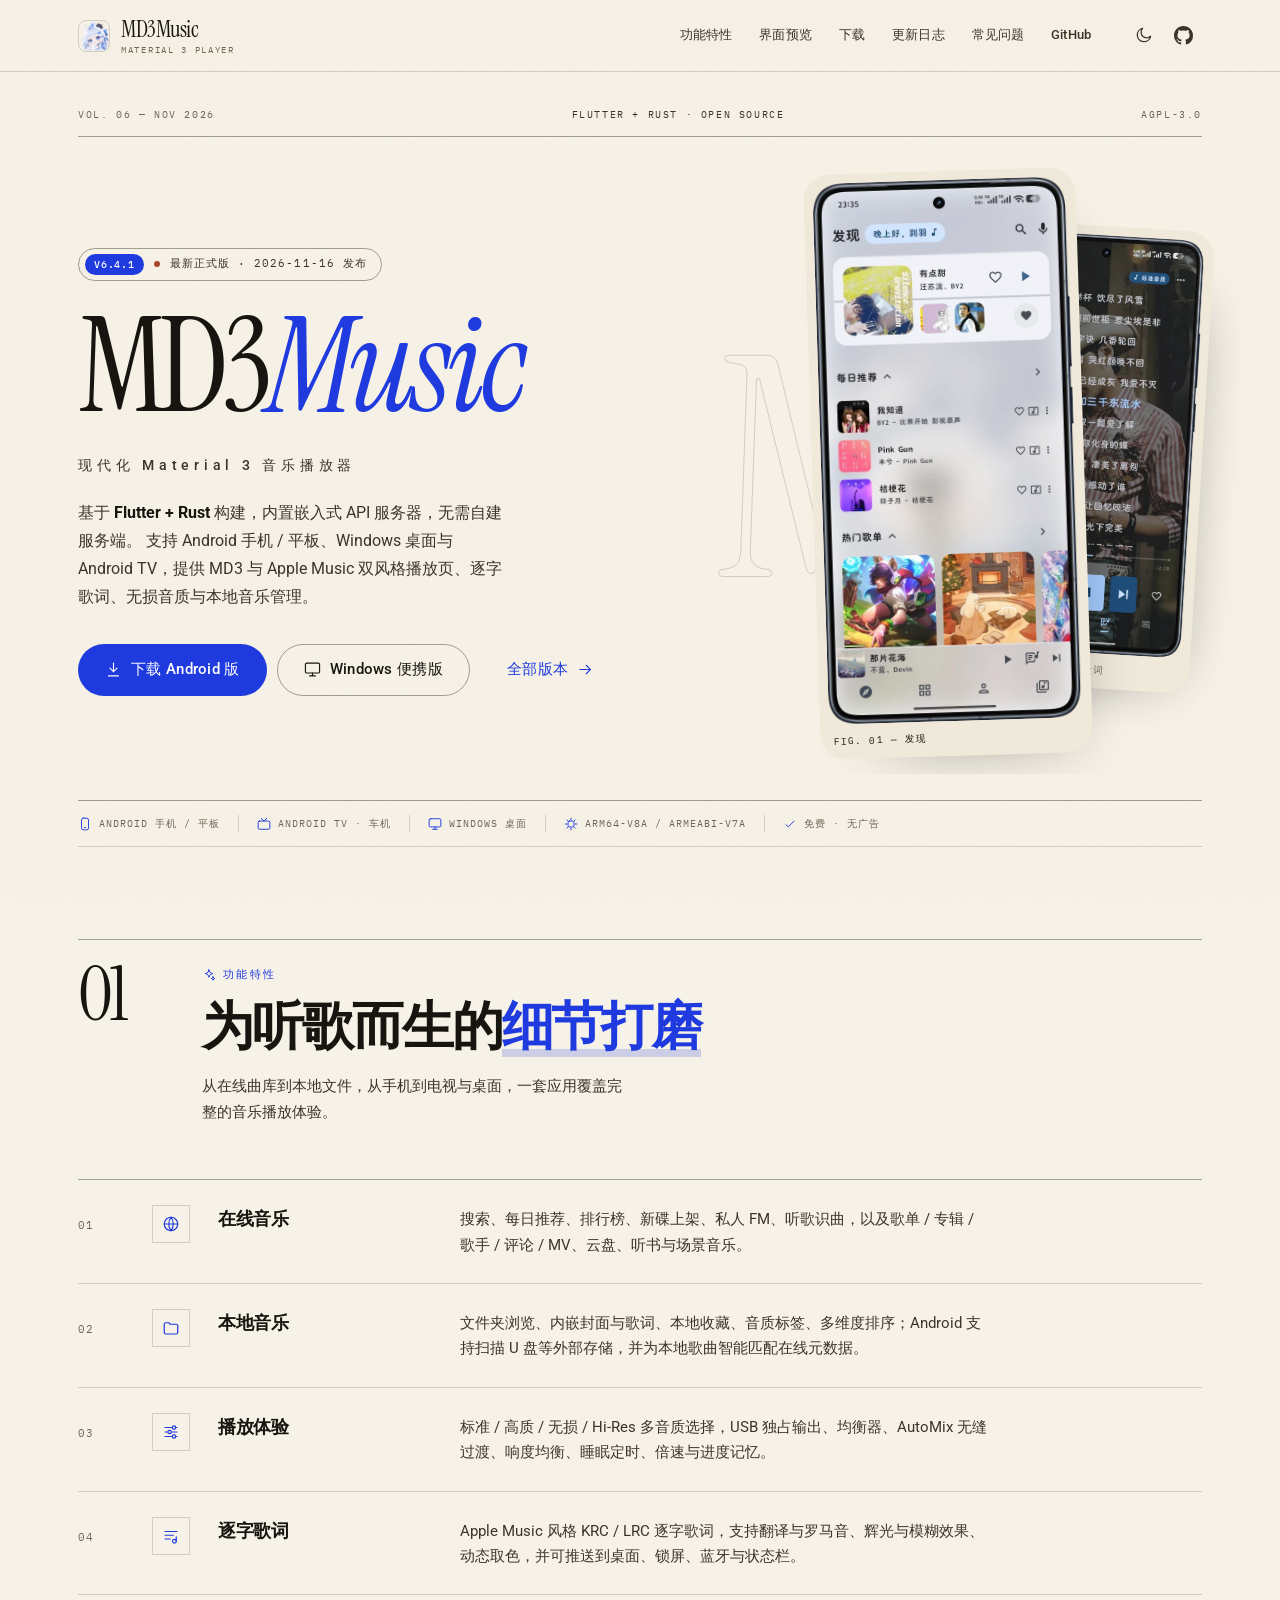
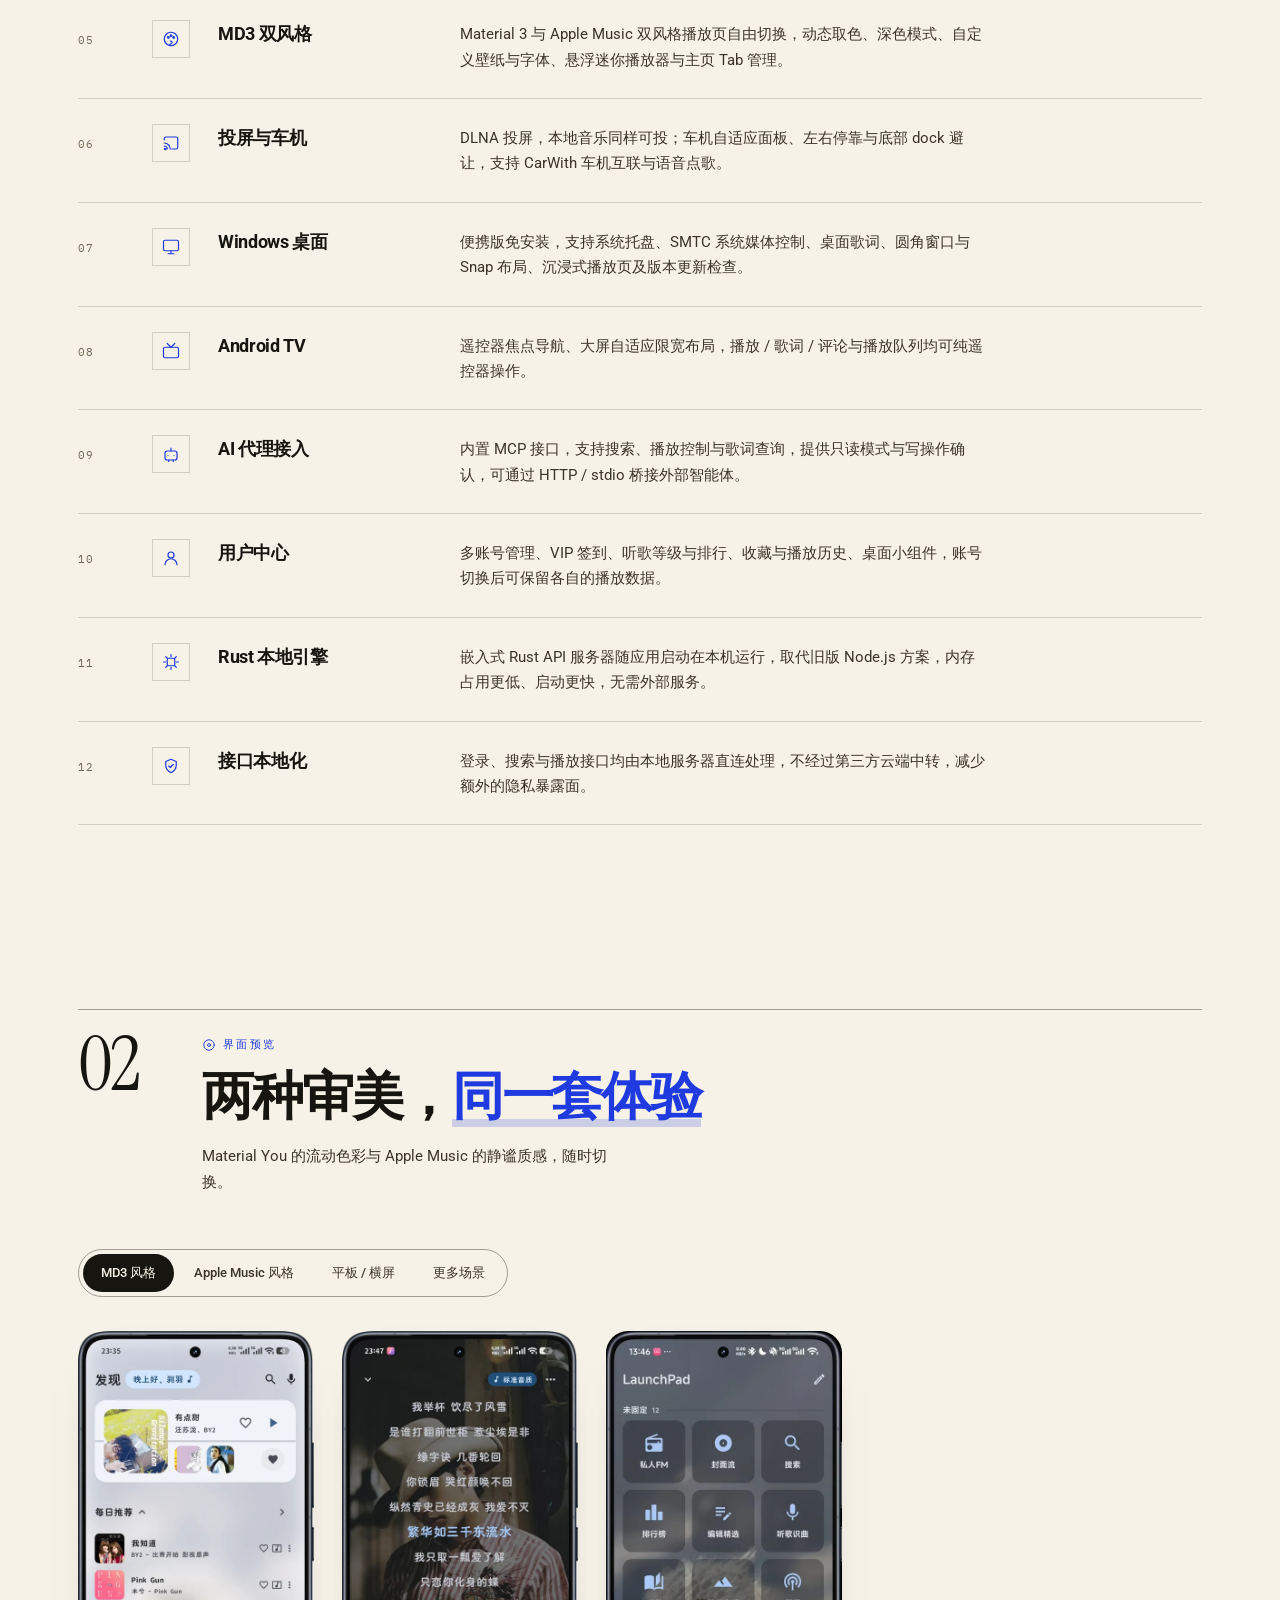
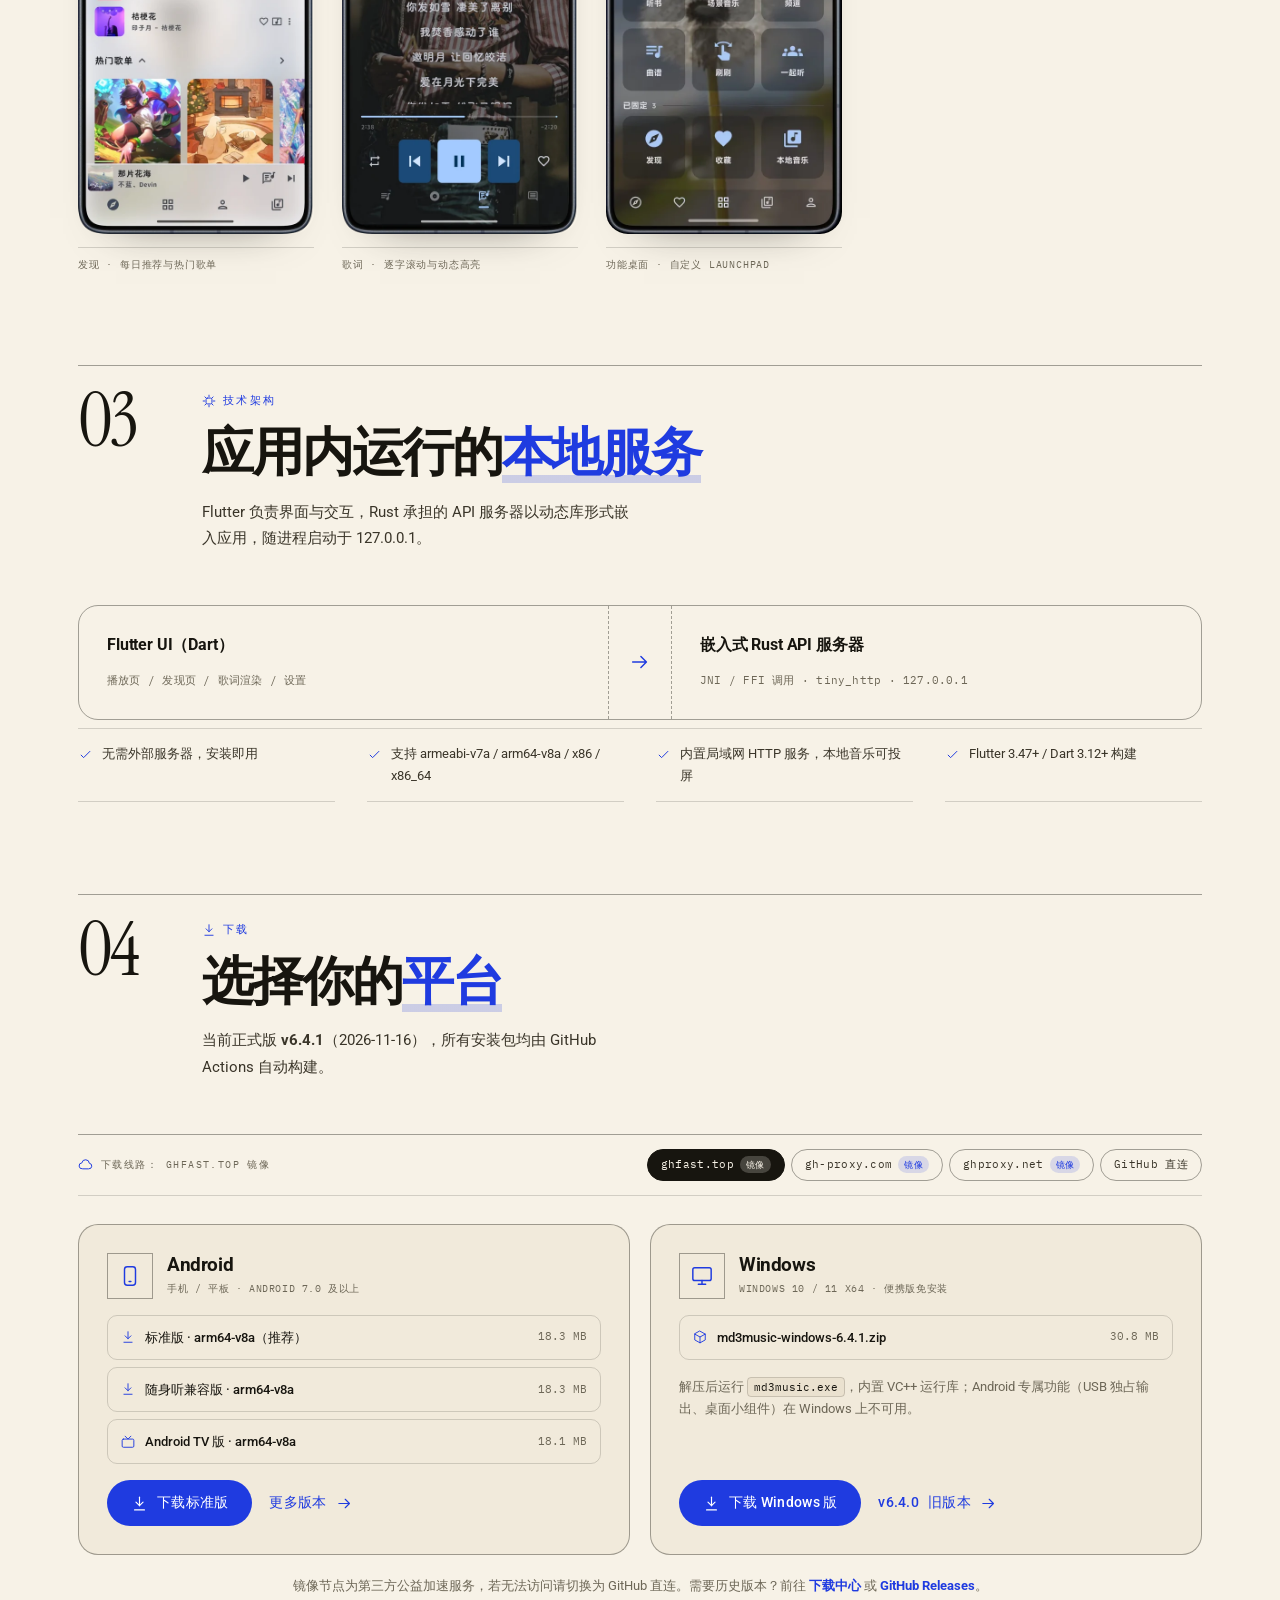
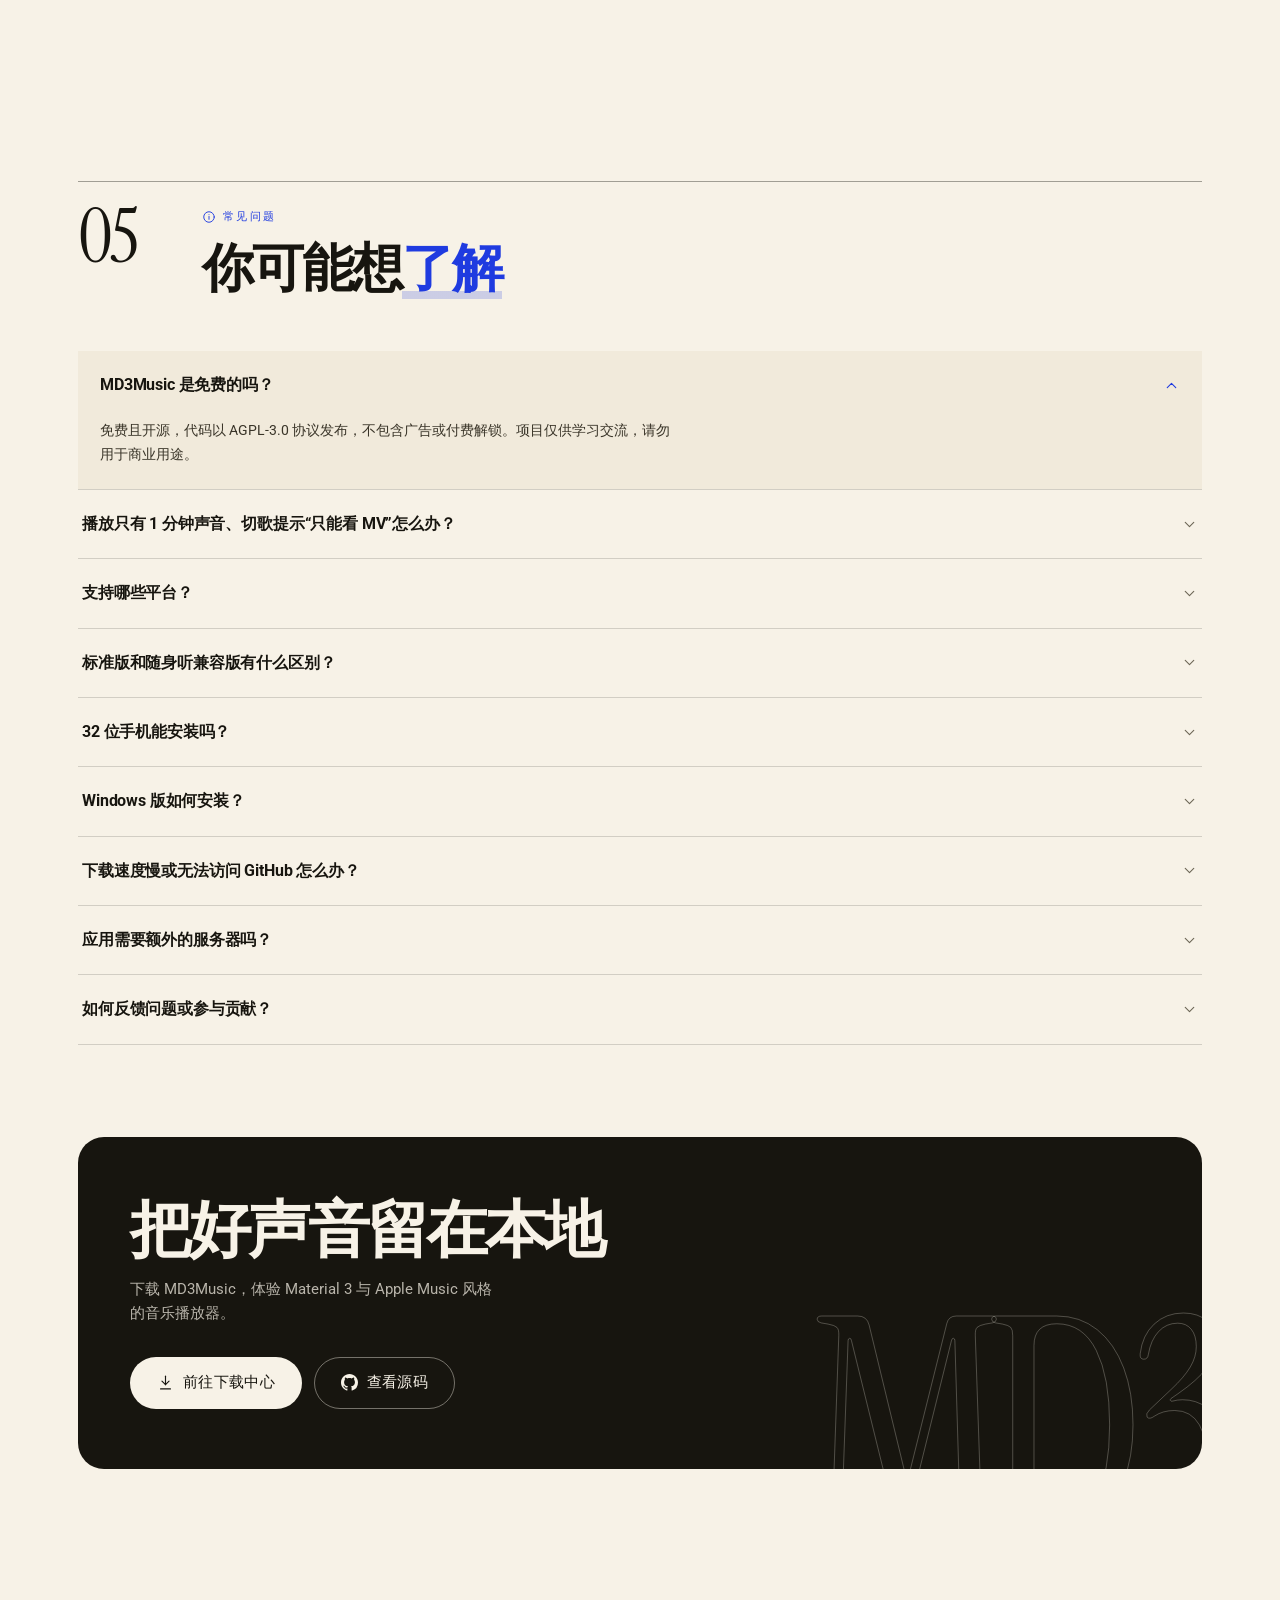
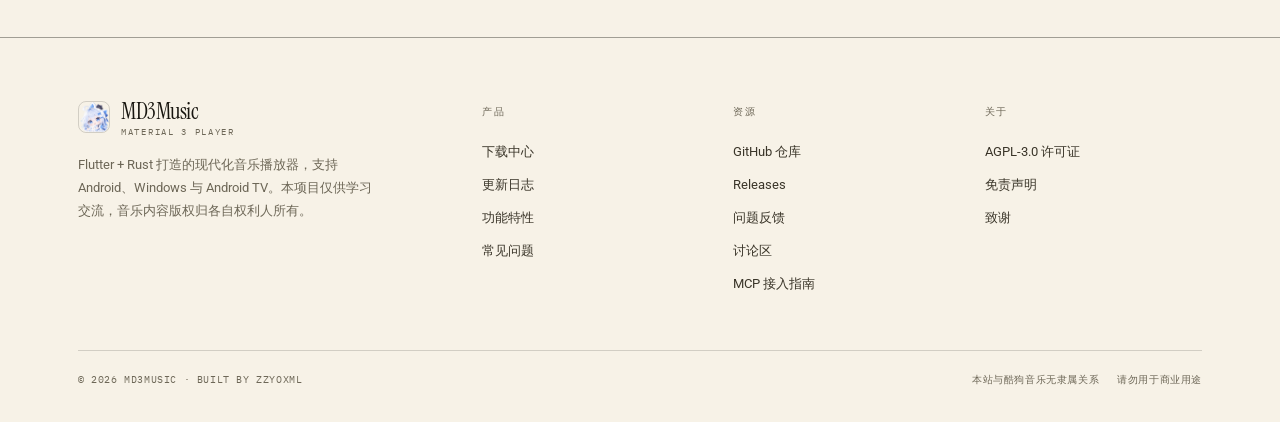
==== index.html @ e18d4009 "fix: 移动端主图缩至 50% 并垂直居中" ====
<!DOCTYPE html>
<html lang="zh-CN" data-theme="light">
<head>
<meta charset="UTF-8" />
<meta name="viewport" content="width=device-width, initial-scale=1" />
<title>MD3Music · 现代化 Material 3 音乐播放器</title>
<meta name="description" content="MD3Music 是一款基于 Flutter + Rust 的 Material 3 音乐播放器，支持 Android 手机/平板、Windows 桌面与 Android TV，内置本地 API 服务器，提供 MD3 与 Apple Music 双风格播放页、逐字歌词与无损音质。" />
<meta name="theme-color" content="#f7f2e7" media="(prefers-color-scheme: light)" />
<meta name="theme-color" content="#121110" media="(prefers-color-scheme: dark)" />
<link rel="icon" href="assets/img/favicon-64.png" type="image/png" />
<link rel="apple-touch-icon" href="assets/img/apple-touch-icon.png" />
<link rel="preload" href="assets/fonts/instrument-serif.woff2" as="font" type="font/woff2" crossorigin />
<link rel="preload" href="assets/fonts/instrument-serif-italic.woff2" as="font" type="font/woff2" crossorigin />
<link rel="stylesheet" href="assets/fonts/roboto-local.css?v=ink-9" />
<link rel="stylesheet" href="assets/style.css?v=ink-12" />
<meta property="og:title" content="MD3Music · 现代化 Material 3 音乐播放器" />
<meta property="og:description" content="Flutter + Rust 打造的 Material 3 音乐播放器，支持 Android、Windows 与 Android TV。" />
<meta property="og:type" content="website" />
</head>
<body data-page="home">

<svg width="0" height="0" style="position:absolute" aria-hidden="true" focusable="false"><defs>
<symbol id="i-download" viewBox="0 0 24 24"><path d="M12 3v12"/><path d="m7 10 5 5 5-5"/><path d="M5 21h14"/></symbol>
<symbol id="i-smartphone" viewBox="0 0 24 24"><rect x="6" y="2" width="12" height="20" rx="3"/><path d="M11 18h2"/></symbol>
<symbol id="i-monitor" viewBox="0 0 24 24"><rect x="2" y="3" width="20" height="14" rx="2"/><path d="M8 21h8M12 17v4"/></symbol>
<symbol id="i-tv" viewBox="0 0 24 24"><rect x="2" y="7" width="20" height="14" rx="2"/><path d="m17 2-5 5-5-5"/></symbol>
<symbol id="i-tablet" viewBox="0 0 24 24"><rect x="4" y="2" width="16" height="20" rx="2"/><path d="M11 18h2"/></symbol>
<symbol id="i-music" viewBox="0 0 24 24"><circle cx="8" cy="18" r="4"/><path d="M12 18V2l8 3v5l-8-3"/></symbol>
<symbol id="i-disc" viewBox="0 0 24 24"><circle cx="12" cy="12" r="9"/><circle cx="12" cy="12" r="2.5"/></symbol>
<symbol id="i-folder" viewBox="0 0 24 24"><path d="M3 7a2 2 0 0 1 2-2h4l2 2h8a2 2 0 0 1 2 2v9a2 2 0 0 1-2 2H5a2 2 0 0 1-2-2Z"/></symbol>
<symbol id="i-cloud" viewBox="0 0 24 24"><path d="M17.5 19a4.5 4.5 0 0 0 .6-8.96A6 6 0 0 0 6.2 9.4 4.5 4.5 0 0 0 7 19Z"/></symbol>
<symbol id="i-shield" viewBox="0 0 24 24"><path d="M12 3 5 6v5c0 5 3 8 7 10 4-2 7-5 7-10V6Z"/><path d="m9 12 2 2 4-4"/></symbol>
<symbol id="i-sparkles" viewBox="0 0 24 24"><path d="m12 3 1.9 4.6 4.6 1.9-4.6 1.9L12 16l-1.9-4.6L5.5 9.5l4.6-1.9Z"/><path d="M19 15l.9 2.1L22 18l-2.1.9L19 21l-.9-2.1L16 18l2.1-.9Z"/></symbol>
<symbol id="i-sliders" viewBox="0 0 24 24"><path d="M4 6h9M19 6h1M4 12h3M13 12h7M4 18h9M19 18h1"/><circle cx="16" cy="6" r="2.2"/><circle cx="10" cy="12" r="2.2"/><circle cx="16" cy="18" r="2.2"/></symbol>
<symbol id="i-lyrics" viewBox="0 0 24 24"><path d="M4 6h16M4 11h11M4 16h7M19 13v6"/><circle cx="16.5" cy="19" r="2.5"/></symbol>
<symbol id="i-palette" viewBox="0 0 24 24"><circle cx="12" cy="12" r="9"/><circle cx="8.5" cy="10" r="1.1"/><circle cx="12" cy="7.6" r="1.1"/><circle cx="15.5" cy="10" r="1.1"/><path d="M12 21c-1.5 0-2-1-1.4-2 .7-1.1 2.4-.6 2.9-2.1.4-1.3-1-2.2-2.5-2.2"/></symbol>
<symbol id="i-cast" viewBox="0 0 24 24"><path d="M3 8V6a2 2 0 0 1 2-2h14a2 2 0 0 1 2 2v12a2 2 0 0 1-2 2h-6"/><path d="M3 12a8 8 0 0 1 8 8M3 16a4 4 0 0 1 4 4"/><circle cx="4.2" cy="20" r="1"/></symbol>
<symbol id="i-bot" viewBox="0 0 24 24"><rect x="4" y="8" width="16" height="12" rx="3"/><path d="M12 4v4M8 14h.01M16 14h.01M9 20v2M15 20v2"/></symbol>
<symbol id="i-user" viewBox="0 0 24 24"><circle cx="12" cy="8" r="4"/><path d="M4 21a8 8 0 0 1 16 0"/></symbol>
<symbol id="i-cpu" viewBox="0 0 24 24"><rect x="7" y="7" width="10" height="10" rx="2"/><path d="M12 2v3M12 19v3M2 12h3M19 12h3M5 5l2 2M17 17l2 2M19 5l-2 2M7 17l-2 2"/></symbol>
<symbol id="i-zap" viewBox="0 0 24 24"><path d="M13 2 4 14h6l-1 8 9-12h-6Z"/></symbol>
<symbol id="i-globe" viewBox="0 0 24 24"><circle cx="12" cy="12" r="9"/><path d="M3 12h18M12 3a15 15 0 0 1 0 18 15 15 0 0 1 0-18Z"/></symbol>
<symbol id="i-star" viewBox="0 0 24 24"><path d="m12 3 2.7 5.6 6.1.9-4.4 4.3 1 6.1-5.4-2.9-5.4 2.9 1-6.1L3.2 9.5l6.1-.9Z"/></symbol>
<symbol id="i-info" viewBox="0 0 24 24"><circle cx="12" cy="12" r="9"/><path d="M12 11v5M12 8h.01"/></symbol>
<symbol id="i-file" viewBox="0 0 24 24"><path d="M14 3H6a2 2 0 0 0-2 2v14a2 2 0 0 0 2 2h12a2 2 0 0 0 2-2V9Z"/><path d="M14 3v6h6"/></symbol>
<symbol id="i-package" viewBox="0 0 24 24"><path d="m12 2 9 5v10l-9 5-9-5V7Z"/><path d="m3 7 9 5 9-5M12 12v10"/></symbol>
<symbol id="i-heart" viewBox="0 0 24 24"><path d="M12 20s-7-4.4-7-9.5A4.5 4.5 0 0 1 12 7a4.5 4.5 0 0 1 7 3.5C19 15.6 12 20 12 20Z"/></symbol>
<symbol id="i-check" viewBox="0 0 24 24"><path d="m5 13 4 4L19 7"/></symbol>
<symbol id="i-menu" viewBox="0 0 24 24"><path d="M4 7h16M4 12h16M4 17h16"/></symbol>
<symbol id="i-close" viewBox="0 0 24 24"><path d="m6 6 12 12M18 6 6 18"/></symbol>
<symbol id="i-sun" viewBox="0 0 24 24"><circle cx="12" cy="12" r="4"/><path d="M12 2v2M12 20v2M2 12h2M20 12h2M5 5l1.5 1.5M17.5 17.5 19 19M19 5l-1.5 1.5M6.5 17.5 5 19"/></symbol>
<symbol id="i-moon" viewBox="0 0 24 24"><path d="M21 13a8.5 8.5 0 1 1-10-10 7 7 0 0 0 10 10Z"/></symbol>
<symbol id="i-chevron-down" viewBox="0 0 24 24"><path d="m6 9 6 6 6-6"/></symbol>
<symbol id="i-chevron-right" viewBox="0 0 24 24"><path d="m9 6 6 6-6 6"/></symbol>
<symbol id="i-arrow-right" viewBox="0 0 24 24"><path d="M4 12h14M13 6l6 6-6 6"/></symbol>
<symbol id="i-external" viewBox="0 0 24 24"><path d="M14 4h6v6M20 4 11 13"/><path d="M18 14v5a2 2 0 0 1-2 2H5a2 2 0 0 1-2-2V8a2 2 0 0 1 2-2h5"/></symbol>
<symbol id="i-github" viewBox="0 0 16 16"><path fill="currentColor" stroke="none" d="M8 0C3.58 0 0 3.58 0 8c0 3.54 2.29 6.53 5.47 7.59.4.07.55-.17.55-.38 0-.19-.01-.82-.01-1.49-2.01.37-2.53-.49-2.69-.94-.09-.23-.48-.94-.82-1.13-.28-.15-.68-.52-.01-.53.63-.01 1.08.58 1.23.82.72 1.21 1.87.87 2.33.66.07-.52.28-.87.51-1.07-1.78-.2-3.64-.89-3.64-3.95 0-.87.31-1.59.82-2.15-.08-.2-.36-1.02.08-2.12 0 0 .67-.21 2.2.82.64-.18 1.32-.27 2-.27s1.36.09 2 .27c1.53-1.04 2.2-.82 2.2-.82.44 1.1.16 1.92.08 2.12.51.56.82 1.27.82 2.15 0 3.07-1.87 3.75-3.65 3.95.29.25.54.73.54 1.48 0 1.07-.01 1.93-.01 2.2 0 .21.15.46.55.38A8.01 8.01 0 0 0 16 8c0-4.42-3.58-8-8-8Z"/></symbol>
</defs></svg>

<header class="topbar">
  <div class="container">
    <a class="brand" href="index.html">
      <img src="assets/img/icon-256.webp" alt="MD3Music 图标" width="36" height="36" />
      <span>MD3Music<small>Material 3 Player</small></span>
    </a>
    <nav class="nav" id="nav">
      <a href="index.html#features">功能特性</a>
      <a href="index.html#screenshots">界面预览</a>
      <a href="download.html" data-nav="download">下载</a>
      <a href="changelog.html" data-nav="changelog">更新日志</a>
      <a href="index.html#faq">常见问题</a>
      <a href="https://github.com/zzyoxml/md3Music" target="_blank" rel="noopener">GitHub</a>
    </nav>
    <div class="nav-actions">
      <button class="icon-btn" data-theme-toggle aria-label="切换主题">
        <svg class="icon" id="themeIcon"><use href="#i-moon"></use></svg>
      </button>
      <a class="icon-btn" href="https://github.com/zzyoxml/md3Music" target="_blank" rel="noopener" aria-label="GitHub 仓库">
        <svg class="icon fill"><use href="#i-github"></use></svg>
      </a>
      <button class="icon-btn menu-btn" aria-controls="nav" aria-expanded="false" aria-label="打开菜单">
        <svg class="icon"><use href="#i-menu"></use></svg>
      </button>
    </div>
  </div>
</header>

<main>
  <!-- Hero -->
  <section class="hero">
    <div class="container">
      <div class="hero-kicker">
        <span>Vol. 06 — Nov 2026</span>
        <span>Flutter + Rust · Open Source</span>
        <span>AGPL-3.0</span>
      </div>
      <div class="hero-inner">
      <div class="hero-copy">
        <div class="pill">
          <span class="tag" data-latest-version>v6.4.1</span>
          <span class="dot"></span>
          <span>最新正式版 · <span data-latest-date>2026-11-16</span> 发布</span>
        </div>
        <h1>MD3<span class="text-grad">Music</span>
          <span class="sub">现代化 Material 3 音乐播放器</span>
        </h1>
        <p class="lead">
          基于 <strong>Flutter + Rust</strong> 构建，内置嵌入式 API 服务器，无需自建服务端。
          支持 Android 手机 / 平板、Windows 桌面与 Android TV，提供 MD3 与 Apple Music 双风格播放页、逐字歌词、无损音质与本地音乐管理。
        </p>
        <div class="hero-cta">
          <a class="btn btn-primary btn-lg" data-asset="standard" data-gh="https://github.com/zzyoxml/md3Music/releases/download/v6.4.1/MD3Music-6.4.1-standard-arm64-v8a.apk" href="https://github.com/zzyoxml/md3Music/releases/download/v6.4.1/MD3Music-6.4.1-standard-arm64-v8a.apk">
            <svg class="icon"><use href="#i-download"></use></svg>
            下载 Android 版
          </a>
          <a class="btn btn-outline btn-lg" data-asset="windows" data-gh="https://github.com/zzyoxml/md3Music/releases/download/v6.4.1/md3music-windows-6.4.1.zip" href="https://github.com/zzyoxml/md3Music/releases/download/v6.4.1/md3music-windows-6.4.1.zip">
            <svg class="icon"><use href="#i-monitor"></use></svg>
            Windows 便携版
          </a>
          <a class="btn btn-ghost btn-lg" href="download.html">
            全部版本
            <svg class="icon"><use href="#i-arrow-right"></use></svg>
          </a>
        </div>
      </div>
      <div class="hero-visual">
        <div class="glow"></div>
        <div class="shot shot-back" role="button" tabindex="0" aria-label="将逐字歌词页置于上层">
          <img src="assets/img/m3-lyrics.webp" alt="MD3Music 逐字歌词页" width="520" height="1108" loading="eager" />
          <span class="shot-cap">Fig. 02 — 逐字歌词</span>
        </div>
        <div class="shot shot-main is-front" role="button" tabindex="0" aria-label="将发现页置于上层">
          <img src="assets/img/m3-discover.webp" alt="MD3Music 发现页界面" width="520" height="1108" loading="eager" />
          <span class="shot-cap">Fig. 01 — 发现</span>
        </div>
      </div>
      </div>
    </div>
  </section>

  <!-- 平台条 -->
  <div class="platform-strip">
    <div class="container">
      <div class="row reveal">
        <span><svg class="icon"><use href="#i-smartphone"></use></svg>Android 手机 / 平板</span>
        <i class="sep"></i>
        <span><svg class="icon"><use href="#i-tv"></use></svg>Android TV · 车机</span>
        <i class="sep"></i>
        <span><svg class="icon"><use href="#i-monitor"></use></svg>Windows 桌面</span>
        <i class="sep"></i>
        <span><svg class="icon"><use href="#i-cpu"></use></svg>arm64-v8a / armeabi-v7a</span>
        <i class="sep"></i>
        <span><svg class="icon"><use href="#i-check"></use></svg>免费 · 无广告</span>
      </div>
    </div>
  </div>

  <!-- 功能特性 -->
  <section id="features">
    <div class="container">
      <div class="section-head reveal">
        <span class="eyebrow"><svg class="icon" style="width:14px;height:14px"><use href="#i-sparkles"></use></svg>功能特性</span>
        <h2>为听歌而生的<span class="text-grad">细节打磨</span></h2>
        <p>从在线曲库到本地文件，从手机到电视与桌面，一套应用覆盖完整的音乐播放体验。</p>
      </div>
      <div class="grid-features">
        <article class="feature reveal">
          <div class="ico"><svg class="icon"><use href="#i-globe"></use></svg></div>
          <h3>在线音乐</h3>
          <p>搜索、每日推荐、排行榜、新碟上架、私人 FM、听歌识曲，以及歌单 / 专辑 / 歌手 / 评论 / MV、云盘、听书与场景音乐。</p>
        </article>
        <article class="feature reveal">
          <div class="ico"><svg class="icon"><use href="#i-folder"></use></svg></div>
          <h3>本地音乐</h3>
          <p>文件夹浏览、内嵌封面与歌词、本地收藏、音质标签、多维度排序；Android 支持扫描 U 盘等外部存储，并为本地歌曲智能匹配在线元数据。</p>
        </article>
        <article class="feature reveal">
          <div class="ico"><svg class="icon"><use href="#i-sliders"></use></svg></div>
          <h3>播放体验</h3>
          <p>标准 / 高质 / 无损 / Hi-Res 多音质选择，USB 独占输出、均衡器、AutoMix 无缝过渡、响度均衡、睡眠定时、倍速与进度记忆。</p>
        </article>
        <article class="feature reveal">
          <div class="ico"><svg class="icon"><use href="#i-lyrics"></use></svg></div>
          <h3>逐字歌词</h3>
          <p>Apple Music 风格 KRC / LRC 逐字歌词，支持翻译与罗马音、辉光与模糊效果、动态取色，并可推送到桌面、锁屏、蓝牙与状态栏。</p>
        </article>
        <article class="feature reveal">
          <div class="ico"><svg class="icon"><use href="#i-palette"></use></svg></div>
          <h3>MD3 双风格</h3>
          <p>Material 3 与 Apple Music 双风格播放页自由切换，动态取色、深色模式、自定义壁纸与字体、悬浮迷你播放器与主页 Tab 管理。</p>
        </article>
        <article class="feature reveal">
          <div class="ico"><svg class="icon"><use href="#i-cast"></use></svg></div>
          <h3>投屏与车机</h3>
          <p>DLNA 投屏，本地音乐同样可投；车机自适应面板、左右停靠与底部 dock 避让，支持 CarWith 车机互联与语音点歌。</p>
        </article>
        <article class="feature reveal">
          <div class="ico"><svg class="icon"><use href="#i-monitor"></use></svg></div>
          <h3>Windows 桌面</h3>
          <p>便携版免安装，支持系统托盘、SMTC 系统媒体控制、桌面歌词、圆角窗口与 Snap 布局、沉浸式播放页及版本更新检查。</p>
        </article>
        <article class="feature reveal">
          <div class="ico"><svg class="icon"><use href="#i-tv"></use></svg></div>
          <h3>Android TV</h3>
          <p>遥控器焦点导航、大屏自适应限宽布局，播放 / 歌词 / 评论与播放队列均可纯遥控器操作。</p>
        </article>
        <article class="feature reveal">
          <div class="ico"><svg class="icon"><use href="#i-bot"></use></svg></div>
          <h3>AI 代理接入</h3>
          <p>内置 MCP 接口，支持搜索、播放控制与歌词查询，提供只读模式与写操作确认，可通过 HTTP / stdio 桥接外部智能体。</p>
        </article>
        <article class="feature reveal">
          <div class="ico"><svg class="icon"><use href="#i-user"></use></svg></div>
          <h3>用户中心</h3>
          <p>多账号管理、VIP 签到、听歌等级与排行、收藏与播放历史、桌面小组件，账号切换后可保留各自的播放数据。</p>
        </article>
        <article class="feature reveal">
          <div class="ico"><svg class="icon"><use href="#i-cpu"></use></svg></div>
          <h3>Rust 本地引擎</h3>
          <p>嵌入式 Rust API 服务器随应用启动在本机运行，取代旧版 Node.js 方案，内存占用更低、启动更快，无需外部服务。</p>
        </article>
        <article class="feature reveal">
          <div class="ico"><svg class="icon"><use href="#i-shield"></use></svg></div>
          <h3>接口本地化</h3>
          <p>登录、搜索与播放接口均由本地服务器直连处理，不经过第三方云端中转，减少额外的隐私暴露面。</p>
        </article>
      </div>
    </div>
  </section>

  <!-- 界面预览 -->
  <section id="screenshots">
    <div class="container">
      <div class="section-head reveal">
        <span class="eyebrow"><svg class="icon" style="width:14px;height:14px"><use href="#i-disc"></use></svg>界面预览</span>
        <h2>两种审美，<span class="text-grad">同一套体验</span></h2>
        <p>Material You 的流动色彩与 Apple Music 的静谧质感，随时切换。</p>
      </div>

      <div data-gallery class="reveal">
        <div class="tabs">
          <button class="tab active" data-target="g-md3">MD3 风格</button>
          <button class="tab" data-target="g-am">Apple Music 风格</button>
          <button class="tab" data-target="g-pad">平板 / 横屏</button>
          <button class="tab" data-target="g-more">更多场景</button>
        </div>

        <div class="gallery active" id="g-md3">
          <figure>
            <img src="assets/img/m3-discover.webp" alt="MD3 发现页" width="520" height="1108" loading="lazy" />
            <figcaption>发现 · 每日推荐与热门歌单</figcaption>
          </figure>
          <figure>
            <img src="assets/img/m3-lyrics.webp" alt="MD3 逐字歌词页" width="520" height="1108" loading="lazy" />
            <figcaption>歌词 · 逐字滚动与动态高亮</figcaption>
          </figure>
          <figure>
            <img src="assets/img/m3-launchpad.webp?v=ink-9" alt="MD3 功能桌面 LaunchPad" width="520" height="1108" loading="lazy" />
            <figcaption>功能桌面 · 自定义 LaunchPad</figcaption>
          </figure>
        </div>

        <div class="gallery" id="g-am">
          <figure>
            <img src="assets/img/am-player.webp" alt="Apple Music 风格播放页" width="520" height="1108" loading="lazy" />
            <figcaption>播放页 · 沉浸式封面与模糊背景</figcaption>
          </figure>
          <figure>
            <img src="assets/img/am-2.webp" alt="Apple Music 风格歌词页" width="520" height="1108" loading="lazy" />
            <figcaption>歌词页 · 逐字滚动与柔焦</figcaption>
          </figure>
          <figure>
            <img src="assets/img/am-3.webp" alt="Apple Music 风格评论区" width="520" height="1108" loading="lazy" />
            <figcaption>评论区 · 热门评论与回复</figcaption>
          </figure>
        </div>

        <div class="gallery wide" id="g-pad">
          <figure>
            <img src="assets/img/pad-1.webp" alt="平板 Material 3 界面" width="900" height="562" loading="lazy" />
            <figcaption>平板 · Material 3 双栏布局</figcaption>
          </figure>
          <figure>
            <img src="assets/img/pad-2.webp" alt="平板 Apple Music 风格界面" width="900" height="562" loading="lazy" />
            <figcaption>平板 · Apple Music 横屏与沉浸模式</figcaption>
          </figure>
        </div>

        <div class="gallery" id="g-more">
          <figure>
            <img src="assets/img/m3-fm.webp" alt="MD3 私人 FM" width="520" height="1108" loading="lazy" />
            <figcaption>私人 FM · 实时口味推荐</figcaption>
          </figure>
          <figure>
            <img src="assets/img/m3-audiobook.webp" alt="MD3 听书页面" width="520" height="1108" loading="lazy" />
            <figcaption>听书 · 免费听书库与分类</figcaption>
          </figure>
          <figure>
            <img src="assets/img/m3-discover-dark.webp" alt="MD3 夜间模式发现页" width="520" height="1108" loading="lazy" />
            <figcaption>夜间模式 · 深色沉浸</figcaption>
          </figure>
        </div>
      </div>
    </div>
  </section>

  <!-- 架构 -->
  <section id="architecture" style="padding-top:0">
    <div class="container">
      <div class="section-head reveal">
        <span class="eyebrow"><svg class="icon" style="width:14px;height:14px"><use href="#i-cpu"></use></svg>技术架构</span>
        <h2>应用内运行的<span class="text-grad">本地服务</span></h2>
        <p>Flutter 负责界面与交互，Rust 承担的 API 服务器以动态库形式嵌入应用，随进程启动于 127.0.0.1。</p>
      </div>
      <div class="arch reveal">
        <div class="node"><b>Flutter UI（Dart）</b><span>播放页 / 发现页 / 歌词渲染 / 设置</span></div>
        <div class="arrow"><svg class="icon"><use href="#i-arrow-right"></use></svg></div>
        <div class="node"><b>嵌入式 Rust API 服务器</b><span>JNI / FFI 调用 · tiny_http · 127.0.0.1</span></div>
      </div>
      <div class="arch-notes reveal">
        <div><svg class="icon"><use href="#i-check"></use></svg><span>无需外部服务器，安装即用</span></div>
        <div><svg class="icon"><use href="#i-check"></use></svg><span>支持 armeabi-v7a / arm64-v8a / x86 / x86_64</span></div>
        <div><svg class="icon"><use href="#i-check"></use></svg><span>内置局域网 HTTP 服务，本地音乐可投屏</span></div>
        <div><svg class="icon"><use href="#i-check"></use></svg><span>Flutter 3.47+ / Dart 3.12+ 构建</span></div>
      </div>
    </div>
  </section>

  <!-- 快速下载 -->
  <section id="download" style="padding-top:0">
    <div class="container">
      <div class="section-head reveal">
        <span class="eyebrow"><svg class="icon" style="width:14px;height:14px"><use href="#i-download"></use></svg>下载</span>
        <h2>选择你的<span class="text-grad">平台</span></h2>
        <p>当前正式版 <strong data-latest-version>v6.4.1</strong>（<span data-latest-date>2026-11-16</span>），所有安装包均由 GitHub Actions 自动构建。</p>
      </div>

      <div class="dl-toolbar reveal">
        <div class="label"><svg class="icon"><use href="#i-cloud"></use></svg>下载线路：<span data-mirror-label>ghfast.top 镜像</span></div>
        <div class="chips">
          <button class="chip active" data-mirror="ghfast">ghfast.top<span class="badge">镜像</span></button>
          <button class="chip" data-mirror="ghproxy">gh-proxy.com<span class="badge">镜像</span></button>
          <button class="chip" data-mirror="ghnet">ghproxy.net<span class="badge">镜像</span></button>
          <button class="chip" data-mirror="github">GitHub 直连</button>
        </div>
      </div>

      <div class="qdl-grid">
        <div class="qdl reveal">
          <div class="qdl-head">
            <div class="ico"><svg class="icon"><use href="#i-smartphone"></use></svg></div>
            <div>
              <h3>Android</h3>
              <p>手机 / 平板 · Android 7.0 及以上</p>
            </div>
          </div>
          <div class="files">
            <a class="file" data-asset="standard" data-gh="https://github.com/zzyoxml/md3Music/releases/download/v6.4.1/MD3Music-6.4.1-standard-arm64-v8a.apk" href="https://github.com/zzyoxml/md3Music/releases/download/v6.4.1/MD3Music-6.4.1-standard-arm64-v8a.apk">
              <svg class="icon"><use href="#i-download"></use></svg>
              <span class="n">标准版 · arm64-v8a（推荐）</span>
              <span class="s">18.3 MB</span>
            </a>
            <a class="file" data-asset="apple" data-gh="https://github.com/zzyoxml/md3Music/releases/download/v6.4.1/MD3Music-6.4.1-apple-music-arm64-v8a.apk" href="https://github.com/zzyoxml/md3Music/releases/download/v6.4.1/MD3Music-6.4.1-apple-music-arm64-v8a.apk">
              <svg class="icon"><use href="#i-download"></use></svg>
              <span class="n">随身听兼容版 · arm64-v8a</span>
              <span class="s">18.3 MB</span>
            </a>
            <a class="file" data-asset="tv64" data-gh="https://github.com/zzyoxml/md3Music/releases/download/v6.4.1/MD3Music-6.4.1-tv-arm64-v8a.apk" href="https://github.com/zzyoxml/md3Music/releases/download/v6.4.1/MD3Music-6.4.1-tv-arm64-v8a.apk">
              <svg class="icon"><use href="#i-tv"></use></svg>
              <span class="n">Android TV 版 · arm64-v8a</span>
              <span class="s">18.1 MB</span>
            </a>
          </div>
          <div class="actions">
            <a class="btn btn-primary" data-asset="standard" data-gh="https://github.com/zzyoxml/md3Music/releases/download/v6.4.1/MD3Music-6.4.1-standard-arm64-v8a.apk" href="https://github.com/zzyoxml/md3Music/releases/download/v6.4.1/MD3Music-6.4.1-standard-arm64-v8a.apk">
              <svg class="icon"><use href="#i-download"></use></svg>下载标准版
            </a>
            <a class="btn btn-ghost" href="download.html#android">更多版本<svg class="icon"><use href="#i-arrow-right"></use></svg></a>
          </div>
        </div>

        <div class="qdl reveal">
          <div class="qdl-head">
            <div class="ico"><svg class="icon"><use href="#i-monitor"></use></svg></div>
            <div>
              <h3>Windows</h3>
              <p>Windows 10 / 11 x64 · 便携版免安装</p>
            </div>
          </div>
          <div class="files">
            <a class="file" data-asset="windows" data-gh="https://github.com/zzyoxml/md3Music/releases/download/v6.4.1/md3music-windows-6.4.1.zip" href="https://github.com/zzyoxml/md3Music/releases/download/v6.4.1/md3music-windows-6.4.1.zip">
              <svg class="icon"><use href="#i-package"></use></svg>
              <span class="n">md3music-windows-6.4.1.zip</span>
              <span class="s">30.8 MB</span>
            </a>
          </div>
          <p style="margin:0;font-size:13px;color:var(--muted)">解压后运行 <code>md3music.exe</code>，内置 VC++ 运行库；Android 专属功能（USB 独占输出、桌面小组件）在 Windows 上不可用。</p>
          <div class="actions">
            <a class="btn btn-primary" data-asset="windows" data-gh="https://github.com/zzyoxml/md3Music/releases/download/v6.4.1/md3music-windows-6.4.1.zip" href="https://github.com/zzyoxml/md3Music/releases/download/v6.4.1/md3music-windows-6.4.1.zip">
              <svg class="icon"><use href="#i-download"></use></svg>下载 Windows 版
            </a>
            <a class="btn btn-ghost" href="download.html#previous"><span data-previous-version>v6.4.0</span> 旧版本<svg class="icon"><use href="#i-arrow-right"></use></svg></a>
          </div>
        </div>
      </div>

      <p class="reveal" style="text-align:center;margin:20px 0 0;font-size:13px;color:var(--muted)">
        镜像节点为第三方公益加速服务，若无法访问请切换为 GitHub 直连。需要历史版本？前往 <a href="download.html" style="color:var(--primary);font-weight:600">下载中心</a> 或 <a href="https://github.com/zzyoxml/md3Music/releases" target="_blank" rel="noopener" style="color:var(--primary);font-weight:600">GitHub Releases</a>。
      </p>
    </div>
  </section>

  <!-- FAQ -->
  <section id="faq">
    <div class="container">
      <div class="section-head reveal">
        <span class="eyebrow"><svg class="icon" style="width:14px;height:14px"><use href="#i-info"></use></svg>常见问题</span>
        <h2>你可能想<span class="text-grad">了解</span></h2>
      </div>
      <div class="faq reveal">
        <details open>
          <summary><span class="q">MD3Music 是免费的吗？</span><svg class="icon"><use href="#i-chevron-down"></use></svg></summary>
          <div class="a"><p>免费且开源，代码以 AGPL-3.0 协议发布，不包含广告或付费解锁。项目仅供学习交流，请勿用于商业用途。</p></div>
        </details>
        <details>
          <summary><span class="q">播放只有 1 分钟声音、切歌提示“只能看 MV”怎么办？</span><svg class="icon"><use href="#i-chevron-down"></use></svg></summary>
          <div class="a"><p>通常是<strong>登录状态失效</strong>或<strong>会员签到未成功</strong>导致音源受限。请先在设置中退出并重新登录账号，确认会员状态与当日签到已完成，再回到播放页重新加载歌曲。若仍异常，可尝试切换音源或音质后重试。</p></div>
        </details>
        <details>
          <summary><span class="q">支持哪些平台？</span><svg class="icon"><use href="#i-chevron-down"></use></svg></summary>
          <div class="a"><p>Android 手机 / 平板（7.0+）、Android TV、Windows 10 / 11 x64。桌面端为便携版，无需安装。</p></div>
        </details>
        <details>
          <summary><span class="q">标准版和随身听兼容版有什么区别？</span><svg class="icon"><use href="#i-chevron-down"></use></svg></summary>
          <div class="a"><p>标准版使用默认包名，适合大多数设备；随身听兼容版包名为 <code>com.apple.android.music</code>，用于在 Vivo 原子随身听中调用，不含 3D 封面能力。</p></div>
        </details>
        <details>
          <summary><span class="q">32 位手机能安装吗？</span><svg class="icon"><use href="#i-chevron-down"></use></svg></summary>
          <div class="a"><p>手机端正式版仅提供 arm64-v8a。Android TV 端额外提供 32 位 armeabi-v7a 安装包，供老旧电视盒子使用。</p></div>
        </details>
        <details>
          <summary><span class="q">Windows 版如何安装？</span><svg class="icon"><use href="#i-chevron-down"></use></svg></summary>
          <div class="a"><p>下载 ZIP 解压到任意目录，双击 <code>md3music.exe</code> 即可运行，包内已自带 VC++ 运行库。如需 3D 景深封面等增强能力，可从源码自行构建全功能版本。</p></div>
        </details>
        <details>
          <summary><span class="q">下载速度慢或无法访问 GitHub 怎么办？</span><svg class="icon"><use href="#i-chevron-down"></use></svg></summary>
          <div class="a"><p>在下载区域切换为 <strong>ghfast.top</strong>、<strong>gh-proxy.com</strong> 或 <strong>ghproxy.net</strong> 镜像节点后再点击下载。镜像为第三方公益服务，可用性可能变化，失效时请换回 GitHub 直连。</p></div>
        </details>
        <details>
          <summary><span class="q">应用需要额外的服务器吗？</span><svg class="icon"><use href="#i-chevron-down"></use></svg></summary>
          <div class="a"><p>不需要。API 服务以 Rust 动态库形式嵌入应用，随进程启动在 <code>127.0.0.1</code> 本地运行，安装后即可使用。</p></div>
        </details>
        <details>
          <summary><span class="q">如何反馈问题或参与贡献？</span><svg class="icon"><use href="#i-chevron-down"></use></svg></summary>
          <div class="a"><p><strong>Bug / 崩溃</strong>请在 <a href="https://github.com/zzyoxml/md3Music/issues" target="_blank" rel="noopener" style="color:var(--primary)">GitHub Issues</a> 提交，并附上版本号、平台与复现步骤；<strong>使用疑问与讨论</strong>请前往 <a href="https://github.com/zzyoxml/md3Music/discussions" target="_blank" rel="noopener" style="color:var(--primary)">GitHub Discussions</a>。具体信息要求与提交规范见仓库中的 <a href="https://github.com/zzyoxml/md3Music/blob/rust-local-force/CONTRIBUTING.md" target="_blank" rel="noopener" style="color:var(--primary)">CONTRIBUTING.md</a>。</p></div>
        </details>
      </div>
    </div>
  </section>

  <!-- CTA -->
  <section style="padding-top:0">
    <div class="container">
      <div class="cta-band reveal">
        <h2>把好声音留在本地</h2>
        <p>下载 MD3Music，体验 Material 3 与 Apple Music 风格的音乐播放器。</p>
        <a class="btn btn-light btn-lg" href="download.html">
          <svg class="icon"><use href="#i-download"></use></svg>前往下载中心
        </a>
        <a class="btn btn-ghost-light btn-lg" href="https://github.com/zzyoxml/md3Music" target="_blank" rel="noopener" style="margin-left:8px">
          <svg class="icon fill"><use href="#i-github"></use></svg>查看源码
        </a>
      </div>
    </div>
  </section>
</main>

<footer>
  <div class="container">
    <div class="foot-grid">
      <div class="foot-brand">
        <a class="brand" href="index.html">
          <img src="assets/img/icon-256.webp" alt="MD3Music 图标" width="36" height="36" />
          <span>MD3Music<small>Material 3 Player</small></span>
        </a>
        <p>Flutter + Rust 打造的现代化音乐播放器，支持 Android、Windows 与 Android TV。本项目仅供学习交流，音乐内容版权归各自权利人所有。</p>
      </div>
      <div class="foot-col">
        <h5>产品</h5>
        <a href="download.html">下载中心</a>
        <a href="changelog.html">更新日志</a>
        <a href="index.html#features">功能特性</a>
        <a href="index.html#faq">常见问题</a>
      </div>
      <div class="foot-col">
        <h5>资源</h5>
        <a href="https://github.com/zzyoxml/md3Music" target="_blank" rel="noopener">GitHub 仓库</a>
        <a href="https://github.com/zzyoxml/md3Music/releases" target="_blank" rel="noopener">Releases</a>
        <a href="https://github.com/zzyoxml/md3Music/issues" target="_blank" rel="noopener">问题反馈</a>
        <a href="https://github.com/zzyoxml/md3Music/discussions" target="_blank" rel="noopener">讨论区</a>
        <a href="https://github.com/zzyoxml/md3Music/blob/rust-local-force/MCP_GUIDE.md" target="_blank" rel="noopener">MCP 接入指南</a>
      </div>
      <div class="foot-col">
        <h5>关于</h5>
        <a href="https://github.com/zzyoxml/md3Music/blob/rust-local-force/LICENSE" target="_blank" rel="noopener">AGPL-3.0 许可证</a>
        <a href="https://github.com/zzyoxml/md3Music/blob/rust-local-force/DISCLAIMER.md" target="_blank" rel="noopener">免责声明</a>
        <a href="https://github.com/zzyoxml/md3Music#-致谢" target="_blank" rel="noopener">致谢</a>
      </div>
    </div>
    <div class="foot-bottom">
      <span>© <span data-year>2026</span> MD3Music · Built by zzyoxml</span>
      <span class="links">
        <span>本站与酷狗音乐无隶属关系</span>
        <span>请勿用于商业用途</span>
      </span>
    </div>
  </div>
</footer>

<button class="fab" id="toTop" aria-label="回到顶部" title="回到顶部">
  <svg class="icon"><use href="#i-chevron-down"></use></svg>
</button>

<script src="assets/app.js?v=ink-9"></script>
</body>
</html>
---- assets/fonts/roboto-local.css ----
@font-face{font-family:'Roboto';font-style:normal;font-weight:400;font-display:swap;src:url('./roboto-400.woff') format('woff');unicode-range:U+0000-00FF,U+0131,U+0152-0153,U+02BB-02BC,U+02C6,U+02DA,U+02DC,U+2000-206F,U+2074,U+20AC,U+2122,U+2191,U+2193,U+2212,U+2215,U+FEFF,U+FFFD;}
@font-face{font-family:'Roboto';font-style:normal;font-weight:500;font-display:swap;src:url('./roboto-500.woff') format('woff');unicode-range:U+0000-00FF,U+0131,U+0152-0153,U+02BB-02BC,U+02C6,U+02DA,U+02DC,U+2000-206F,U+2074,U+20AC,U+2122,U+2191,U+2193,U+2212,U+2215,U+FEFF,U+FFFD;}
@font-face{font-family:'Roboto';font-style:normal;font-weight:700;font-display:swap;src:url('./roboto-700.woff') format('woff');unicode-range:U+0000-00FF,U+0131,U+0152-0153,U+02BB-02BC,U+02C6,U+02DA,U+02DC,U+2000-206F,U+2074,U+20AC,U+2122,U+2191,U+2193,U+2212,U+2215,U+FEFF,U+FFFD;}
---- assets/style.css ----
/* MD3Music · 纸张与墨
   编辑式排版 + Material 3 组件语言
   暖白纸面 / 墨色正文 / 单一钴蓝强调 / 发丝线 / 大号衬线数字 */

@font-face {
  font-family: "Instrument Serif";
  font-style: normal;
  font-weight: 400;
  font-display: swap;
  src: url("fonts/instrument-serif.woff2") format("woff2");
}
@font-face {
  font-family: "Instrument Serif";
  font-style: italic;
  font-weight: 400;
  font-display: swap;
  src: url("fonts/instrument-serif-italic.woff2") format("woff2");
}
@font-face {
  font-family: "IBM Plex Mono";
  font-style: normal;
  font-weight: 400;
  font-display: swap;
  src: url("fonts/plex-mono-400.woff2") format("woff2");
}
@font-face {
  font-family: "IBM Plex Mono";
  font-style: normal;
  font-weight: 500;
  font-display: swap;
  src: url("fonts/plex-mono-500.woff2") format("woff2");
}

:root {
  /* 纸与墨 */
  --paper: #f7f2e7;
  --paper-1: #f1eadb;
  --paper-2: #eae1cf;
  --paper-3: #e2d7c2;
  --ink: #17150f;
  --ink-2: #3a3529;
  --muted: #6d6757;
  --rule: rgba(23, 21, 15, 0.16);
  --rule-strong: rgba(23, 21, 15, 0.38);

  /* 单一强调色：钴蓝 */
  --cobalt: #1f3be0;
  --cobalt-deep: #142bb0;
  --terracotta: #a8452a;
  --success: #2e6b3e;

  /* Material 3 语义色映射 */
  --primary: var(--cobalt);
  --on-primary: #ffffff;
  --primary-container: #dee3ff;
  --on-primary-container: #0a1a66;
  --secondary: #5c5443;
  --on-secondary: #ffffff;
  --secondary-container: #e9e0ce;
  --on-secondary-container: #2b2418;
  --tertiary: #8c3b22;
  --on-tertiary: #ffffff;
  --tertiary-container: #f3dcd2;
  --on-tertiary-container: #5c1d0e;
  --error: #a32a1d;
  --error-container: #f6dcd7;
  --on-error-container: #4a0f08;

  --bg: var(--paper);
  --surface: var(--paper);
  --surface-1: var(--paper-1);
  --surface-2: var(--paper-2);
  --surface-3: var(--paper-3);
  --surface-4: var(--paper-3);

  --text: var(--ink);
  --text-2: var(--ink-2);
  --outline: var(--ink-2);
  --outline-variant: var(--rule-strong);
  --hairline: var(--rule);
  --state-hover: color-mix(in srgb, var(--ink) 5%, transparent);
  --state-press: color-mix(in srgb, var(--ink) 9%, transparent);

  /* 海拔：暖色、极浅 */
  --elev-1: 0 1px 2px rgba(23, 21, 15, 0.06), 0 1px 3px rgba(23, 21, 15, 0.04);
  --elev-2: 0 2px 6px rgba(23, 21, 15, 0.08), 0 10px 24px -18px rgba(23, 21, 15, 0.35);
  --elev-3: 0 18px 40px -30px rgba(23, 21, 15, 0.55), 0 2px 6px rgba(23, 21, 15, 0.06);
  --shadow-sm: var(--elev-1);
  --shadow-md: var(--elev-2);
  --shadow-lg: var(--elev-3);

  --radius-xs: 6px;
  --radius-sm: 10px;
  --radius: 14px;
  --radius-lg: 20px;
  --radius-xl: 26px;

  --ease: cubic-bezier(0.2, 0, 0, 1);
  --ease-emph: cubic-bezier(0.05, 0.7, 0.1, 1);

  --serif: "Instrument Serif", "Songti SC", "Noto Serif SC", "Source Han Serif SC", Georgia, serif;
  --mono: "IBM Plex Mono", ui-monospace, SFMono-Regular, Menlo, Consolas, monospace;
  --sans: "Roboto", "PingFang SC", "HarmonyOS Sans SC", "Hiragino Sans GB", "Microsoft YaHei",
    "Noto Sans SC", system-ui, sans-serif;

  --nav-h: 72px;
  --max: 1180px;
  --cta-bg: var(--ink);
  --cta-fg: var(--paper);
  color-scheme: light;
}

[data-theme="dark"] {
  --paper: #121110;
  --paper-1: #191713;
  --paper-2: #211e18;
  --paper-3: #2a261e;
  --ink: #ede6d8;
  --ink-2: #cec6b5;
  --muted: #9a9180;
  --rule: rgba(237, 230, 216, 0.15);
  --rule-strong: rgba(237, 230, 216, 0.36);

  --cobalt: #8fa4ff;
  --cobalt-deep: #b3c1ff;
  --terracotta: #d98a6c;
  --success: #6dd58c;

  --primary: var(--cobalt);
  --on-primary: #0b1440;
  --primary-container: #1d2a63;
  --on-primary-container: #dee3ff;
  --secondary: #c9c0ae;
  --on-secondary: #1b1813;
  --secondary-container: #2a251c;
  --on-secondary-container: #e9e0ce;
  --tertiary: #e2a992;
  --on-tertiary: #3a1408;
  --tertiary-container: #4a2014;
  --on-tertiary-container: #f3dcd2;
  --error: #f0a89e;
  --error-container: #4d150d;
  --on-error-container: #f6dcd7;

  --bg: var(--paper);
  --surface: var(--paper);
  --surface-1: var(--paper-1);
  --surface-2: var(--paper-2);
  --surface-3: var(--paper-3);
  --surface-4: var(--paper-3);

  --text: var(--ink);
  --text-2: var(--ink-2);
  --outline: var(--ink-2);
  --outline-variant: var(--rule-strong);
  --hairline: var(--rule);
  --state-hover: color-mix(in srgb, var(--ink) 8%, transparent);
  --state-press: color-mix(in srgb, var(--ink) 12%, transparent);

  --elev-1: 0 1px 2px rgba(0, 0, 0, 0.5);
  --elev-2: 0 2px 8px rgba(0, 0, 0, 0.55);
  --elev-3: 0 18px 44px -28px rgba(0, 0, 0, 0.9);
  --cta-bg: #e9e2d3;
  --cta-fg: #17150f;
  color-scheme: dark;
}

* { box-sizing: border-box; }

html {
  scroll-behavior: smooth;
  scroll-padding-top: calc(var(--nav-h) + 28px);
  background: var(--paper);
}

body {
  margin: 0;
  font-family: var(--sans);
  font-size: 16px;
  background: var(--paper);
  color: var(--ink);
  line-height: 1.7;
  -webkit-font-smoothing: antialiased;
  text-rendering: optimizeLegibility;
  overflow-x: hidden;
}

/* 纸张颗粒 */
body::before {
  content: "";
  position: fixed;
  inset: 0;
  z-index: 120;
  pointer-events: none;
  opacity: 0.042;
  mix-blend-mode: multiply;
  background-image: url("data:image/svg+xml,%3Csvg xmlns='http://www.w3.org/2000/svg' width='180' height='180'%3E%3Cfilter id='n'%3E%3CfeTurbulence type='fractalNoise' baseFrequency='0.82' numOctaves='4' stitchTiles='stitch'/%3E%3C/filter%3E%3Crect width='180' height='180' filter='url(%23n)'/%3E%3C/svg%3E");
  background-size: 180px 180px;
}
[data-theme="dark"] body::before {
  mix-blend-mode: screen;
  opacity: 0.05;
}

img { max-width: 100%; height: auto; display: block; }
a { color: inherit; text-decoration: none; }
button { font: inherit; color: inherit; }
::selection { background: color-mix(in srgb, var(--cobalt) 24%, transparent); }

:focus-visible {
  outline: 2px solid var(--cobalt);
  outline-offset: 3px;
  border-radius: 4px;
}

.container { width: 100%; max-width: var(--max); margin: 0 auto; padding: 0 28px; }
.icon { width: 1em; height: 1em; stroke: currentColor; fill: none; stroke-width: 1.6; stroke-linecap: round; stroke-linejoin: round; flex: none; }
.icon.fill { fill: currentColor; stroke: none; }
.sr-only { position: absolute; width: 1px; height: 1px; padding: 0; margin: -1px; overflow: hidden; clip: rect(0 0 0 0); white-space: nowrap; border: 0; }

code {
  font-family: var(--mono);
  font-size: 0.86em;
  padding: 2px 6px;
  border-radius: 4px;
  background: var(--paper-2);
  border: 1px solid var(--rule);
  color: var(--ink);
}

/* ---------- 顶部应用栏 ---------- */
.topbar {
  position: sticky;
  top: 0;
  z-index: 80;
  height: var(--nav-h);
  display: flex;
  align-items: center;
  background: color-mix(in srgb, var(--paper) 86%, transparent);
  backdrop-filter: saturate(150%) blur(16px);
  -webkit-backdrop-filter: saturate(150%) blur(16px);
  border-bottom: 1px solid var(--rule);
  transition: background 0.25s var(--ease), border-color 0.25s var(--ease);
}
.topbar.scrolled {
  background: color-mix(in srgb, var(--paper) 97%, transparent);
  border-bottom-color: var(--rule-strong);
}
.topbar .container { display: flex; align-items: center; gap: 18px; }

.brand {
  display: flex;
  align-items: center;
  gap: 11px;
  font-family: var(--serif);
  font-size: 23px;
  line-height: 1;
  letter-spacing: -0.02em;
}
.brand img { width: 32px; height: 32px; border-radius: 8px; border: 1px solid var(--rule); }
.brand > span { display: flex; flex-direction: column; gap: 5px; padding-top: 2px; }
.brand span small {
  font-family: var(--mono);
  font-size: 8.5px;
  font-weight: 400;
  letter-spacing: 0.2em;
  color: var(--muted);
  text-transform: uppercase;
  line-height: 1;
}

.nav { display: flex; align-items: center; gap: 1px; margin-left: auto; }
.nav a {
  display: inline-flex;
  align-items: center;
  height: 36px;
  padding: 0 13px;
  border-radius: 999px;
  font-size: 13px;
  font-weight: 500;
  letter-spacing: 0.01em;
  color: var(--ink-2);
  transition: background 0.2s var(--ease), color 0.2s var(--ease);
}
.nav a:hover { background: var(--state-hover); color: var(--ink); }
.nav a:active { background: var(--state-press); }
.nav a.active { background: var(--ink); color: var(--paper); }

.nav-actions { display: flex; align-items: center; gap: 2px; margin-left: 2px; }
.icon-btn {
  display: inline-flex;
  align-items: center;
  justify-content: center;
  width: 38px;
  height: 38px;
  border-radius: 50%;
  border: 0;
  background: transparent;
  color: var(--ink-2);
  cursor: pointer;
  transition: background 0.2s var(--ease), color 0.2s var(--ease);
}
.icon-btn:hover { background: var(--state-hover); color: var(--ink); }
.icon-btn:active { background: var(--state-press); }
.icon-btn svg { width: 19px; height: 19px; }
.menu-btn { display: none; }

/* ---------- 按钮（M3 common buttons·药丸形） ---------- */
.btn {
  display: inline-flex;
  align-items: center;
  justify-content: center;
  gap: 9px;
  height: 46px;
  padding: 0 23px;
  border-radius: 999px;
  border: 1px solid transparent;
  font-size: 14px;
  font-weight: 500;
  letter-spacing: 0.02em;
  cursor: pointer;
  white-space: nowrap;
  transition: background 0.2s var(--ease), color 0.2s var(--ease),
    border-color 0.2s var(--ease), box-shadow 0.2s var(--ease), transform 0.18s var(--ease);
}
.btn svg { width: 17px; height: 17px; }
.btn:active { transform: scale(0.98); }
.btn-primary { background: var(--cobalt); color: #fff; }
.btn-primary:hover { background: var(--cobalt-deep); box-shadow: var(--elev-2); }
[data-theme="dark"] .btn-primary { color: #0b1440; }
.btn-tonal { background: var(--primary-container); color: var(--on-primary-container); }
.btn-tonal:hover { background: color-mix(in srgb, var(--primary-container) 88%, var(--cobalt)); }
.btn-outline { background: transparent; border-color: var(--rule-strong); color: var(--ink); }
.btn-outline:hover { background: var(--state-hover); border-color: var(--ink-2); }
.btn-ghost { background: transparent; color: var(--cobalt); padding: 0 10px; }
.btn-ghost:hover { background: var(--state-hover); }
.btn-sm { height: 34px; padding: 0 15px; font-size: 12.5px; }
.btn-lg { height: 52px; padding: 0 26px; font-size: 15px; }

/* ---------- 区块 ---------- */
main { counter-reset: secnum; }
section { padding: 92px 0; position: relative; }
main section { counter-increment: secnum; }
main section.hero { counter-increment: none; }

.section-head {
  position: relative;
  display: grid;
  grid-template-columns: 96px minmax(0, 1fr);
  column-gap: 28px;
  text-align: left;
  max-width: none;
  margin: 0 0 54px;
  padding-top: 26px;
  border-top: 1px solid var(--rule-strong);
}
.section-head::before {
  content: counter(secnum, decimal-leading-zero);
  grid-column: 1;
  grid-row: 1 / span 3;
  font-family: var(--serif);
  font-size: 76px;
  line-height: 0.7;
  letter-spacing: -0.04em;
  color: var(--ink);
  translate: 0 2px;
}
.eyebrow {
  grid-column: 2;
  justify-self: start;
  display: inline-flex;
  align-items: center;
  gap: 7px;
  margin: 0 0 16px;
  padding: 0;
  background: none;
  border-radius: 0;
  color: var(--cobalt);
  font-family: var(--mono);
  font-size: 10.5px;
  font-weight: 500;
  letter-spacing: 0.22em;
  text-transform: uppercase;
}
.eyebrow svg { width: 13px; height: 13px; }

h1, h2, h3, h4 { margin: 0; font-weight: 700; line-height: 1.16; letter-spacing: -0.03em; }
h2 { font-size: clamp(30px, 4.2vw, 52px); line-height: 1.05; letter-spacing: -0.04em; }
.section-head h2 { grid-column: 2; max-width: 20ch; }
.section-head p {
  grid-column: 2;
  margin: 18px 0 0;
  max-width: 54ch;
  font-size: 15px;
  color: var(--ink-2);
  line-height: 1.75;
}
.text-grad {
  color: var(--cobalt);
  background: linear-gradient(to top, color-mix(in srgb, var(--cobalt) 20%, transparent) 0.16em, transparent 0.16em);
}
[data-theme="dark"] .text-grad {
  background: linear-gradient(to top, color-mix(in srgb, var(--cobalt) 26%, transparent) 0.16em, transparent 0.16em);
}

/* ---------- Hero ---------- */
.hero { padding: 34px 0 10px; overflow: hidden; }
.hero .container { display: block; }

.hero-kicker {
  display: flex;
  flex-wrap: wrap;
  justify-content: space-between;
  gap: 10px 24px;
  padding-bottom: 13px;
  border-bottom: 1px solid var(--rule-strong);
  font-family: var(--mono);
  font-size: 10px;
  letter-spacing: 0.16em;
  text-transform: uppercase;
  color: var(--muted);
}
.hero-kicker span:nth-child(2) { color: var(--ink-2); }

.hero-inner {
  display: grid;
  grid-template-columns: minmax(0, 1.06fr) minmax(0, 0.94fr);
  gap: 44px;
  align-items: center;
  padding-top: 42px;
}
.hero-copy, .hero-visual { min-width: 0; }

.pill {
  display: inline-flex;
  align-items: center;
  gap: 10px;
  padding: 5px 14px 5px 6px;
  background: transparent;
  border: 1px solid var(--rule-strong);
  border-radius: 999px;
  font-family: var(--mono);
  font-size: 10.5px;
  letter-spacing: 0.1em;
  text-transform: uppercase;
  color: var(--ink-2);
}
.pill .tag {
  background: var(--cobalt);
  color: #fff;
  font-weight: 500;
  font-size: 10px;
  letter-spacing: 0.08em;
  padding: 2px 9px;
  border-radius: 999px;
}
[data-theme="dark"] .pill .tag { color: #0b1440; }
.pill .dot { width: 6px; height: 6px; border-radius: 50%; background: var(--terracotta); }

.hero h1 {
  font-family: var(--serif);
  font-size: clamp(64px, 10.4vw, 132px);
  font-weight: 400;
  line-height: 0.9;
  letter-spacing: -0.045em;
  margin: 26px 0 0;
}
.hero h1 .text-grad {
  font-style: italic;
  background: none;
  color: var(--cobalt);
  letter-spacing: -0.03em;
}
.hero h1 .sub {
  display: block;
  font-family: var(--sans);
  font-size: clamp(12px, 1.4vw, 14px);
  font-weight: 500;
  letter-spacing: 0.34em;
  line-height: 1.6;
  color: var(--ink-2);
  margin-top: 28px;
  text-transform: none;
}
.hero p.lead {
  font-size: 15.5px;
  color: var(--ink-2);
  margin: 24px 0 0;
  max-width: 48ch;
  line-height: 1.8;
}
.hero p.lead strong { color: var(--ink); font-weight: 700; }
.hero-cta { display: flex; flex-wrap: wrap; align-items: center; gap: 10px; margin-top: 32px; }
.hero-meta {
  display: flex;
  flex-wrap: wrap;
  gap: 8px 22px;
  margin-top: 26px;
  padding-top: 18px;
  border-top: 1px solid var(--rule);
  font-family: var(--mono);
  font-size: 10.5px;
  letter-spacing: 0.08em;
  text-transform: uppercase;
  color: var(--muted);
}
.hero-meta span { display: inline-flex; align-items: center; gap: 7px; }
.hero-meta svg { width: 14px; height: 14px; color: var(--cobalt); }

.hero-visual {
  position: relative;
  min-height: 540px;
  display: flex;
  align-items: center;
  justify-content: center;
}
.hero-visual::before {
  content: "MD3";
  position: absolute;
  inset: 50% auto auto 50%;
  translate: -54% -50%;
  font-family: var(--serif);
  font-size: clamp(230px, 24vw, 330px);
  line-height: 0.7;
  letter-spacing: -0.05em;
  color: transparent;
  -webkit-text-stroke: 1px var(--rule);
  pointer-events: none;
  user-select: none;
}
.glow { display: none; }

.shot {
  position: relative;
  display: flex;
  flex-direction: column;
  background: var(--paper-1);
  border-radius: 26px;
  padding: 9px 9px 0;
  box-shadow: 22px 26px 64px -50px rgba(23, 21, 15, 0.6);
  overflow: visible;
  cursor: pointer;
  --lift: 0px;
  transition: transform 0.42s var(--ease-emph), box-shadow 0.42s var(--ease), opacity 0.3s;
}
.shot:hover { box-shadow: 26px 30px 70px -46px rgba(23, 21, 15, 0.72); }
.shot:focus-visible { outline-offset: 3px; border-radius: 26px; }
.shot img { border-radius: 18px; }
.shot-main { width: min(272px, 92%); z-index: 2; transform: translateY(var(--lift)) rotate(-1.8deg); }
.shot-back {
  position: absolute;
  width: min(214px, 72%);
  right: 0;
  top: 8%;
  z-index: 1;
  transform: translateY(var(--lift)) rotate(3.4deg);
  opacity: 0.98;
}
.shot.is-front { z-index: 5; --lift: -8px; opacity: 1; }
.shot.is-front .shot-cap { color: var(--ink); }
.shot-back::after { display: none; }
.shot-cap {
  display: block;
  padding: 9px 4px 10px;
  font-family: var(--mono);
  font-size: 9.5px;
  letter-spacing: 0.12em;
  text-transform: uppercase;
  color: var(--muted);
}

/* ---------- 平台条 ---------- */
.platform-strip { padding: 0; margin-top: 26px; }
.platform-strip .row {
  display: flex;
  flex-wrap: wrap;
  align-items: center;
  justify-content: flex-start;
  gap: 0;
  padding: 14px 0;
  background: transparent;
  border: 0;
  border-top: 1px solid var(--rule-strong);
  border-bottom: 1px solid var(--rule);
  border-radius: 0;
  color: var(--muted);
  font-family: var(--mono);
  font-size: 10px;
  font-weight: 400;
  letter-spacing: 0.1em;
  text-transform: uppercase;
}
.platform-strip .row span {
  display: inline-flex;
  align-items: center;
  gap: 7px;
  padding: 0 18px;
  border-right: 1px solid var(--rule);
}
.platform-strip .row span:first-child { padding-left: 0; }
.platform-strip .row span:last-child { border-right: 0; }
.platform-strip .row svg { width: 14px; height: 14px; color: var(--cobalt); }
.platform-strip .sep { display: none; }

/* ---------- 特性：表格化条目 ---------- */
.card { background: transparent; border: 1px solid var(--rule-strong); border-radius: var(--radius-lg); }

.grid-features {
  counter-reset: feat;
  display: block;
  border-top: 1px solid var(--rule-strong);
}
.feature {
  display: grid;
  grid-template-columns: 52px 44px minmax(150px, 220px) minmax(0, 1fr);
  gap: 22px;
  align-items: start;
  padding: 25px 14px 25px 0;
  background: transparent;
  border: 0;
  border-bottom: 1px solid var(--rule);
  border-radius: 0;
  box-shadow: none;
  position: relative;
  transition: background 0.25s var(--ease), padding-left 0.25s var(--ease);
}
.feature::before {
  counter-increment: feat;
  content: counter(feat, decimal-leading-zero);
  font-family: var(--mono);
  font-size: 10.5px;
  letter-spacing: 0.08em;
  color: var(--muted);
  padding-top: 12px;
}
.feature .ico {
  width: 38px;
  height: 38px;
  margin: 0;
  border-radius: 0;
  border: 1px solid var(--rule);
  display: grid;
  place-items: center;
  background: transparent;
  color: var(--cobalt);
  transition: border-color 0.25s var(--ease), background 0.25s var(--ease);
}
.feature:nth-child(3n+2) .ico,
.feature:nth-child(3n+3) .ico { background: transparent; color: var(--cobalt); }
.feature .ico svg { width: 18px; height: 18px; }
.feature h3 { font-size: 18px; font-weight: 700; letter-spacing: -0.02em; padding-top: 4px; }
.feature p {
  margin: 0;
  padding-top: 2px;
  font-size: 14.5px;
  color: var(--ink-2);
  line-height: 1.75;
  max-width: 66ch;
}
.feature:hover { background: color-mix(in srgb, var(--ink) 3.5%, transparent); padding-left: 12px; }
.feature:hover .ico { border-color: var(--cobalt); background: color-mix(in srgb, var(--cobalt) 7%, transparent); }

/* ---------- 截图（M3 分段控件） ---------- */
.tabs {
  display: inline-flex;
  width: fit-content;
  justify-content: flex-start;
  flex-wrap: nowrap;
  gap: 2px;
  margin: 0 0 34px;
  padding: 4px;
  border-radius: 999px;
  background: transparent;
  border: 1px solid var(--rule-strong);
  overflow-x: auto;
  scrollbar-width: none;
}
.tabs::-webkit-scrollbar { display: none; }
.tab {
  padding: 8px 18px;
  border-radius: 999px;
  border: 0;
  background: transparent;
  color: var(--ink-2);
  font-size: 13px;
  font-weight: 500;
  cursor: pointer;
  white-space: nowrap;
  transition: background 0.2s var(--ease), color 0.2s var(--ease);
}
.tab:hover { background: var(--state-hover); color: var(--ink); }
.tab.active { background: var(--ink); color: var(--paper); }

.gallery {
  display: none;
  gap: 28px;
  justify-content: flex-start;
  align-items: flex-start;
  flex-wrap: wrap;
}
.gallery.active { display: flex; animation: fadeUp 0.5s var(--ease-emph) both; }
.gallery figure { margin: 0; width: 236px; }
.gallery img {
  width: 100%;
  border-radius: 22px;
  box-shadow: 0 22px 44px -38px rgba(23, 21, 15, 0.75);
  transition: transform 0.35s var(--ease-emph), box-shadow 0.35s var(--ease);
}
.gallery figure:hover img {
  transform: translateY(-7px);
  box-shadow: 0 32px 56px -40px rgba(23, 21, 15, 0.8);
}
.gallery figcaption {
  text-align: left;
  font-family: var(--mono);
  font-size: 10px;
  letter-spacing: 0.08em;
  text-transform: uppercase;
  color: var(--muted);
  margin-top: 13px;
  padding-top: 8px;
  border-top: 1px solid var(--rule);
}
.gallery.wide { max-width: 960px; margin: 0; }
.gallery.wide figure { width: 430px; }

/* ---------- 架构 ---------- */
.arch {
  display: grid;
  grid-template-columns: 1fr auto 1fr;
  gap: 0;
  align-items: stretch;
  padding: 0;
  border-radius: var(--radius-lg);
  background: transparent;
  border: 1px solid var(--rule-strong);
  overflow: hidden;
}
.arch .node {
  background: transparent;
  border: 0;
  border-radius: 0;
  padding: 26px 28px;
}
.arch .node b { display: block; font-size: 15.5px; font-weight: 700; margin-bottom: 7px; letter-spacing: -0.01em; }
.arch .node span { font-family: var(--mono); font-size: 11px; color: var(--muted); letter-spacing: 0.02em; }
.arch .arrow {
  color: var(--cobalt);
  display: grid;
  place-items: center;
  padding: 0 20px;
  border-left: 1px dashed var(--rule-strong);
  border-right: 1px dashed var(--rule-strong);
}
.arch .arrow svg { width: 22px; height: 22px; }
.arch-notes {
  display: grid;
  grid-template-columns: repeat(auto-fit, minmax(230px, 1fr));
  gap: 0 32px;
  margin-top: 8px;
  border-top: 1px solid var(--rule);
}
.arch-notes div {
  font-size: 13px;
  color: var(--ink-2);
  display: flex;
  gap: 9px;
  align-items: flex-start;
  padding: 14px 0;
  border-bottom: 1px solid var(--rule);
}
.arch-notes svg { width: 15px; height: 15px; color: var(--cobalt); margin-top: 4px; }

/* ---------- 下载组件 ---------- */
.qdl-grid { display: grid; grid-template-columns: 1fr 1fr; gap: 20px; }
.qdl {
  padding: 28px;
  border-radius: var(--radius-lg);
  background: var(--paper-1);
  border: 1px solid var(--rule-strong);
  display: flex;
  flex-direction: column;
  gap: 16px;
  position: relative;
  overflow: hidden;
}
.qdl::after { display: none; }
.qdl-head { display: flex; align-items: center; gap: 14px; position: relative; }
.qdl-head .ico {
  width: 46px;
  height: 46px;
  border-radius: 0;
  display: grid;
  place-items: center;
  background: transparent;
  border: 1px solid var(--rule-strong);
  color: var(--cobalt);
}
.qdl-head .ico svg { width: 22px; height: 22px; }
.qdl-head h3 { font-size: 19px; font-weight: 700; letter-spacing: -0.02em; }
.qdl-head p { margin: 4px 0 0; font-family: var(--mono); font-size: 10px; letter-spacing: 0.06em; color: var(--muted); text-transform: uppercase; }
.qdl .files { display: flex; flex-direction: column; gap: 7px; position: relative; }
.qdl .file {
  display: flex;
  align-items: center;
  gap: 10px;
  padding: 11px 13px;
  background: transparent;
  border: 1px solid var(--rule);
  border-radius: 10px;
  font-size: 12.5px;
  transition: background 0.2s var(--ease), border-color 0.2s var(--ease);
}
.qdl .file:hover { background: color-mix(in srgb, var(--cobalt) 6%, transparent); border-color: var(--cobalt); }
.qdl .file .n { flex: 1; font-weight: 500; overflow: hidden; text-overflow: ellipsis; white-space: nowrap; }
.qdl .file .s { font-family: var(--mono); color: var(--muted); font-size: 10.5px; font-variant-numeric: tabular-nums; }
.qdl .file svg { width: 14px; height: 14px; color: var(--cobalt); }
.qdl .actions { display: flex; align-items: center; gap: 6px; flex-wrap: wrap; margin-top: auto; position: relative; }

.dl-toolbar {
  display: flex;
  flex-wrap: wrap;
  align-items: center;
  justify-content: space-between;
  gap: 14px;
  padding: 14px 0;
  border-radius: 0;
  background: transparent;
  border: 0;
  border-top: 1px solid var(--rule-strong);
  border-bottom: 1px solid var(--rule);
  margin-bottom: 28px;
}
.dl-toolbar .label {
  display: flex;
  align-items: center;
  gap: 8px;
  font-family: var(--mono);
  font-size: 10px;
  font-weight: 400;
  letter-spacing: 0.14em;
  text-transform: uppercase;
  color: var(--muted);
}
.dl-toolbar .label svg { width: 15px; height: 15px; color: var(--cobalt); }
.chips { display: flex; flex-wrap: wrap; gap: 6px; }
.chip {
  display: inline-flex;
  align-items: center;
  gap: 6px;
  padding: 6px 13px;
  border-radius: 999px;
  border: 1px solid var(--rule-strong);
  background: transparent;
  color: var(--ink-2);
  font-family: var(--mono);
  font-size: 10.5px;
  font-weight: 400;
  letter-spacing: 0.03em;
  cursor: pointer;
  transition: background 0.18s var(--ease), border-color 0.18s var(--ease), color 0.18s var(--ease);
}
.chip:hover { background: var(--state-hover); color: var(--ink); }
.chip.active { background: var(--ink); border-color: var(--ink); color: var(--paper); }
.chip .badge {
  font-size: 9px;
  font-weight: 400;
  padding: 1px 6px;
  border-radius: 999px;
  background: color-mix(in srgb, var(--cobalt) 14%, transparent);
  color: var(--cobalt);
}
.chip.active .badge { background: color-mix(in srgb, var(--paper) 22%, transparent); color: var(--paper); }

.version-card {
  border-radius: var(--radius-lg);
  background: transparent;
  border: 1px solid var(--rule-strong);
  overflow: hidden;
  margin-bottom: 26px;
}
.version-card .vc-head {
  display: flex;
  flex-wrap: wrap;
  align-items: center;
  gap: 12px;
  padding: 18px 24px;
  border-bottom: 1px solid var(--rule-strong);
  background: var(--paper-1);
}
.version-card .vc-head .ver { font-family: var(--serif); font-size: 36px; line-height: 1; letter-spacing: -0.03em; }
.version-card .vc-head .date { font-family: var(--mono); font-size: 10.5px; letter-spacing: 0.08em; color: var(--muted); }
.version-card .vc-head .flags { margin-left: auto; display: flex; gap: 8px; flex-wrap: wrap; }
.badge-latest {
  background: var(--cobalt);
  color: #fff;
  font-size: 10px;
  font-weight: 500;
  letter-spacing: 0.08em;
  text-transform: uppercase;
  padding: 4px 10px;
  border-radius: 999px;
}
[data-theme="dark"] .badge-latest { color: #0b1440; }
.badge-plain {
  background: transparent;
  border: 1px solid var(--rule-strong);
  color: var(--ink-2);
  font-family: var(--mono);
  font-size: 9.5px;
  letter-spacing: 0.08em;
  text-transform: uppercase;
  padding: 3px 9px;
  border-radius: 999px;
}

.dl-list { display: flex; flex-direction: column; }
.dl-row {
  display: grid;
  grid-template-columns: 42px minmax(0, 1fr) auto auto;
  gap: 16px;
  align-items: center;
  padding: 16px 24px;
  border-bottom: 1px solid var(--rule);
  transition: background 0.18s var(--ease);
}
.dl-row:last-child { border-bottom: 0; }
.dl-row:hover { background: var(--paper-1); }
.dl-row .ico {
  width: 42px;
  height: 42px;
  border-radius: 10px;
  display: grid;
  place-items: center;
  background: transparent;
  border: 1px solid var(--rule);
  color: var(--cobalt);
}
.dl-row .ico svg { width: 19px; height: 19px; }
.dl-row .name,
.dl-row .desc { display: block; }
.dl-row .name {
  font-family: var(--mono);
  font-size: 12px;
  font-weight: 500;
  letter-spacing: -0.01em;
  word-break: break-all;
}
.dl-row .desc { font-size: 12.5px; color: var(--muted); margin-top: 4px; }
.dl-row .size { font-family: var(--mono); font-size: 10.5px; color: var(--muted); font-variant-numeric: tabular-nums; white-space: nowrap; }
.dl-row .go {
  display: inline-flex;
  align-items: center;
  gap: 6px;
  padding: 7px 15px;
  border-radius: 999px;
  border: 1px solid var(--rule-strong);
  background: transparent;
  color: var(--ink-2);
  font-size: 12px;
  font-weight: 500;
  transition: background 0.2s var(--ease), color 0.2s var(--ease), border-color 0.2s var(--ease);
}
.dl-row:hover .go { background: var(--cobalt); border-color: var(--cobalt); color: #fff; }
[data-theme="dark"] .dl-row:hover .go { color: #0b1440; }
.dl-row .go svg { width: 13px; height: 13px; }
.dev-only { display: none !important; }
body.show-dev .dl-row.dev-only { display: grid !important; }
.dev-toggle {
  font-family: var(--mono);
  font-size: 10px;
  letter-spacing: 0.08em;
  text-transform: uppercase;
  color: var(--muted);
  cursor: pointer;
  display: inline-flex;
  align-items: center;
  gap: 7px;
  padding: 6px 0;
  background: none;
  border: 0;
}
.dev-toggle:hover { color: var(--ink); }
.dev-toggle svg { width: 13px; height: 13px; }

.note-box[hidden] { display: none; }
.note-box {
  display: flex;
  gap: 12px;
  padding: 16px 18px;
  border-radius: 10px;
  background: var(--paper-1);
  border: 1px solid var(--rule);
  border-left: 2px solid var(--cobalt);
  color: var(--ink-2);
  font-size: 13px;
  line-height: 1.7;
}
.note-box svg { width: 17px; height: 17px; flex: none; margin-top: 3px; color: var(--cobalt); }
.note-box.warn { border-left-color: var(--terracotta); background: color-mix(in srgb, var(--terracotta) 6%, var(--paper)); }
.note-box.warn svg { color: var(--terracotta); }
.note-box a { color: var(--cobalt); font-weight: 500; }

/* 系统要求表 */
.spec-table { width: 100%; border-collapse: collapse; font-size: 13.5px; }
.spec-table th,
.spec-table td { text-align: left; padding: 15px 22px; border-bottom: 1px solid var(--rule); vertical-align: top; }
.spec-table th {
  font-family: var(--mono);
  font-size: 9.5px;
  letter-spacing: 0.16em;
  text-transform: uppercase;
  color: var(--muted);
  font-weight: 400;
  background: var(--paper-1);
}
.spec-table td:first-child { font-weight: 700; white-space: nowrap; }
.spec-table tbody tr { transition: background 0.18s var(--ease); }
.spec-table tbody tr:hover { background: var(--paper-1); }
.spec-table tr:last-child td { border-bottom: 0; }

/* ---------- 更新日志 ---------- */
.log-card {
  border-radius: 0;
  background: transparent;
  border: 0;
  border-top: 1px solid var(--rule-strong);
  padding: 30px 0 10px;
  margin-bottom: 40px;
}
.log-head { display: flex; flex-wrap: wrap; align-items: baseline; gap: 12px; margin-bottom: 12px; }
.log-head h2 { font-family: var(--serif); font-size: 52px; font-weight: 400; letter-spacing: -0.03em; line-height: 1; }
.log-head .date { font-family: var(--mono); font-size: 10.5px; letter-spacing: 0.06em; color: var(--muted); }
.log-card h4 {
  font-family: var(--mono);
  font-size: 10px;
  letter-spacing: 0.2em;
  text-transform: uppercase;
  color: var(--cobalt);
  font-weight: 500;
  margin: 30px 0 14px;
  padding-bottom: 8px;
  border-bottom: 1px solid var(--rule);
}
.log-card ul { margin: 0; padding: 0; list-style: none; display: flex; flex-direction: column; gap: 9px; }
.log-card li {
  position: relative;
  padding-left: 22px;
  font-size: 14px;
  color: var(--ink-2);
  line-height: 1.72;
}
.log-card li::before {
  content: "";
  position: absolute;
  left: 2px;
  top: 0.78em;
  width: 8px;
  height: 1px;
  background: var(--cobalt);
}
.log-card .files-inline { display: flex; flex-wrap: wrap; gap: 7px; margin-top: 26px; }
.log-card .files-inline a {
  font-family: var(--mono);
  font-size: 10px;
  letter-spacing: 0.04em;
  padding: 6px 12px;
  border-radius: 999px;
  border: 1px solid var(--rule-strong);
  color: var(--ink-2);
  transition: background 0.2s var(--ease), color 0.2s var(--ease), border-color 0.2s var(--ease);
}
.log-card .files-inline a:hover { background: var(--ink); border-color: var(--ink); color: var(--paper); }

/* ---------- FAQ ---------- */
.faq { max-width: none; margin: 0; display: flex; flex-direction: column; gap: 0; border-bottom: 1px solid var(--rule); }
.faq details {
  background: transparent;
  border: 0;
  border-top: 1px solid var(--rule);
  border-radius: 0;
  padding: 0 4px;
  transition: background 0.2s var(--ease), padding 0.2s var(--ease);
}
.faq details:first-child { border-top: 0; }
.faq details[open] { background: var(--paper-1); padding: 0 22px; box-shadow: none; }
.faq summary {
  list-style: none;
  cursor: pointer;
  padding: 21px 0;
  font-size: 15.5px;
  font-weight: 700;
  letter-spacing: -0.01em;
  display: flex;
  align-items: center;
  gap: 16px;
}
.faq summary::-webkit-details-marker { display: none; }
.faq summary .q { flex: 1; }
.faq summary svg { width: 17px; height: 17px; color: var(--muted); transition: transform 0.25s var(--ease), color 0.25s var(--ease); }
.faq details[open] summary svg { transform: rotate(180deg); color: var(--cobalt); }
.faq .a { padding: 0 0 22px; font-size: 14px; color: var(--ink-2); max-width: 72ch; }
.faq .a p { margin: 0 0 8px; }
.faq .a p:last-child { margin-bottom: 0; }
.faq .a a { color: var(--cobalt); font-weight: 500; }

/* ---------- CTA ---------- */
.cta-band {
  border-radius: var(--radius-xl);
  padding: 60px 52px;
  text-align: left;
  position: relative;
  overflow: hidden;
  background: var(--cta-bg);
  color: var(--cta-fg);
  border: 0;
}
.cta-band::after {
  content: "MD3";
  position: absolute;
  right: -18px;
  bottom: -66px;
  font-family: var(--serif);
  font-size: 300px;
  line-height: 0.7;
  letter-spacing: -0.06em;
  color: transparent;
  -webkit-text-stroke: 1px color-mix(in srgb, var(--cta-fg) 26%, transparent);
  pointer-events: none;
}
.cta-band h2 { color: inherit; position: relative; font-size: clamp(34px, 5vw, 62px); letter-spacing: -0.045em; max-width: 18ch; }
.cta-band p {
  position: relative;
  margin: 16px 0 30px;
  max-width: 46ch;
  color: inherit;
  opacity: 0.72;
  font-size: 14.5px;
}
.cta-band .btn { position: relative; }
.cta-band .btn-light { background: var(--cta-fg); color: var(--cta-bg); }
.cta-band .btn-light:hover { box-shadow: 0 10px 30px -16px color-mix(in srgb, var(--cta-fg) 70%, transparent); }
.cta-band .btn-ghost-light {
  background: transparent;
  color: inherit;
  border-color: color-mix(in srgb, var(--cta-fg) 42%, transparent);
}
.cta-band .btn-ghost-light:hover { background: color-mix(in srgb, var(--cta-fg) 12%, transparent); }

/* ---------- 页脚 ---------- */
footer {
  padding: 60px 0 34px;
  border-top: 1px solid var(--rule-strong);
  margin-top: 76px;
  background: transparent;
}
.foot-grid { display: grid; grid-template-columns: 1.7fr 1fr 1fr 1fr; gap: 34px; }
.foot-brand p { font-size: 13px; color: var(--muted); margin: 18px 0 0; max-width: 300px; line-height: 1.75; }
.foot-col h5 {
  font-family: var(--mono);
  font-size: 9.5px;
  letter-spacing: 0.2em;
  text-transform: uppercase;
  color: var(--muted);
  font-weight: 400;
  margin: 6px 0 16px;
}
.foot-col a {
  display: block;
  font-size: 13px;
  color: var(--ink-2);
  padding: 5px 0;
  width: fit-content;
  border-bottom: 1px solid transparent;
  transition: color 0.2s var(--ease), border-color 0.2s var(--ease);
}
.foot-col a:hover { color: var(--cobalt); border-bottom-color: var(--cobalt); }
.foot-bottom {
  display: flex;
  flex-wrap: wrap;
  gap: 12px;
  justify-content: space-between;
  align-items: center;
  margin-top: 48px;
  padding-top: 20px;
  border-top: 1px solid var(--rule);
  font-family: var(--mono);
  font-size: 10px;
  letter-spacing: 0.06em;
  text-transform: uppercase;
  color: var(--muted);
}
.foot-bottom .links { display: flex; gap: 18px; flex-wrap: wrap; }

/* 404：不折叠导航 */
body[data-page="404"] .nav {
  position: static;
  transform: none;
  flex-direction: row;
  align-items: center;
  width: auto;
  padding: 0;
  margin-left: auto;
  background: transparent;
  border: 0;
  border-radius: 0;
  box-shadow: none;
}
body[data-page="404"] .nav a { height: 36px; padding: 0 12px; font-size: 13px; }

/* ---------- FAB ---------- */
.fab {
  position: fixed;
  right: 26px;
  bottom: 26px;
  z-index: 90;
  width: 52px;
  height: 52px;
  border: 0;
  border-radius: 16px;
  cursor: pointer;
  display: grid;
  place-items: center;
  background: var(--cobalt);
  color: #fff;
  box-shadow: 0 14px 30px -14px color-mix(in srgb, var(--cobalt) 70%, transparent);
  opacity: 0;
  transform: translateY(14px) scale(0.9);
  pointer-events: none;
  transition: opacity 0.25s var(--ease), transform 0.3s var(--ease-emph), box-shadow 0.25s var(--ease);
}
[data-theme="dark"] .fab { color: #0b1440; }
.fab.show { opacity: 1; transform: none; pointer-events: auto; }
.fab:hover { box-shadow: 0 18px 38px -14px color-mix(in srgb, var(--cobalt) 75%, transparent); }
.fab svg { width: 21px; height: 21px; transform: rotate(180deg); }

/* ---------- 动效 ---------- */
.js .reveal {
  opacity: 0;
  translate: 0 20px;
  transition: opacity 0.7s var(--ease-emph), translate 0.7s var(--ease-emph);
}
.js .reveal.in { opacity: 1; translate: 0 0; }

.hero-kicker,
.hero h1,
.hero p.lead,
.hero-cta,
.hero-meta,
.hero-visual { animation: rise 0.9s var(--ease-emph) both; }
.hero h1 { animation-delay: 0.06s; }
.hero p.lead { animation-delay: 0.12s; }
.hero-cta { animation-delay: 0.18s; }
.hero-meta { animation-delay: 0.24s; }
.hero-visual { animation-delay: 0.1s; }
.hero .pill { animation: rise 0.9s var(--ease-emph) both; }

@keyframes rise {
  from { opacity: 0; translate: 0 22px; }
  to { opacity: 1; translate: 0 0; }
}
@keyframes fadeUp {
  from { opacity: 0; translate: 0 12px; }
  to { opacity: 1; translate: 0 0; }
}
@media (prefers-reduced-motion: reduce) {
  .js .reveal { opacity: 1; translate: 0; }
  .hero-kicker, .hero h1, .hero p.lead, .hero-cta, .hero-meta, .hero-visual, .hero .pill { animation: none; }
  html { scroll-behavior: auto; }
}

/* ---------- 响应式 ---------- */
@media (max-width: 1040px) {
  .hero-inner { grid-template-columns: 1fr; gap: 20px; }
  .hero-visual { min-height: 460px; order: 0; margin-top: 8px; }
  .hero h1 { font-size: clamp(60px, 12vw, 104px); }
  .foot-grid { grid-template-columns: 1fr 1fr; }
  .feature { grid-template-columns: 46px 40px minmax(130px, 180px) minmax(0, 1fr); gap: 16px; }
}
@media (max-width: 860px) {
  .nav {
    position: fixed;
    inset: var(--nav-h) 0 auto;
    flex-direction: column;
    align-items: stretch;
    padding: 12px 18px 18px;
    gap: 2px;
    background: var(--paper);
    border-bottom: 1px solid var(--rule-strong);
    box-shadow: 0 20px 40px -30px rgba(0, 0, 0, 0.4);
    border-radius: 0 0 20px 20px;
    transform: translateY(-130%);
    transition: transform 0.32s var(--ease-emph);
    margin: 0;
  }
  .nav.open { transform: translateY(0); }
  .nav a { height: 46px; padding: 0 16px; border-radius: 999px; font-size: 14.5px; }
  .menu-btn { display: inline-flex; }
  .nav-actions { margin-left: auto; }
  .qdl-grid { grid-template-columns: 1fr; }
  .arch { grid-template-columns: 1fr; }
  .arch .arrow { border: 0; border-top: 1px dashed var(--rule-strong); border-bottom: 1px dashed var(--rule-strong); padding: 10px 0; }
  .arch .arrow svg { transform: rotate(90deg); }
  section { padding: 68px 0; }
  .section-head { grid-template-columns: 66px minmax(0, 1fr); column-gap: 18px; margin-bottom: 38px; }
  .section-head::before { font-size: 52px; }
  .dl-row { grid-template-columns: 38px 1fr auto; padding: 15px 18px; row-gap: 10px; }
  .dl-row .size { display: none; }
  .version-card .vc-head { padding: 16px 18px; }
  .log-card { padding: 26px 0 8px; }
  .cta-band { padding: 44px 28px; }
  .cta-band::after { font-size: 210px; bottom: -46px; }
  .feature { grid-template-columns: 42px 38px minmax(0, 1fr); padding: 22px 0; }
  .feature p { grid-column: 3; }
  .feature h3 { padding-top: 0; }
  .feature .ico { grid-row: 1 / span 2; }
  .feature::before { grid-row: 1 / span 2; padding-top: 8px; }
}
@media (max-width: 620px) {
  .container { padding: 0 18px; }
  .hero { padding-top: 22px; }
  .hero-kicker { font-size: 8.5px; letter-spacing: 0.12em; }
  .hero h1 { font-size: clamp(52px, 15vw, 82px); }
  .hero h1 .sub { letter-spacing: 0.2em; }
  .hero-visual {
    min-height: 500px;
    width: 100%;
    max-width: 390px;
    margin: 6px auto 0;
    display: flex;
    align-items: center;
    justify-content: flex-start;
  }
  .hero-visual::before { font-size: 200px; opacity: .5; }
  .shot-main {
    width: min(250px, 50%);
    margin: 0;
    z-index: 2;
  }
  .shot-back {
    width: min(212px, 54%);
    top: 24px;
    right: 0;
    opacity: 1;
  }
  .shot.is-front { z-index: 5; --lift: -10px; }
  .shot-back .shot-cap { text-align: right; padding: 7px 4px 0 0; }
  .shot-cap { font-size: 8px; letter-spacing: .08em; padding: 7px 2px 0; }
  .hero-cta .btn { flex: 1 1 100%; }
  .platform-strip .row span { padding: 6px 12px; border-right: 0; }
  .platform-strip .row span:first-child { padding-left: 0; }
  .section-head { grid-template-columns: 1fr; }
  .section-head::before { grid-row: auto; font-size: 46px; margin-bottom: 6px; }
  .eyebrow, .section-head h2, .section-head p { grid-column: 1; }
  .feature { grid-template-columns: 36px 1fr; gap: 10px 12px; }
  .feature p { grid-column: 2; }
  .feature .ico { grid-column: 1; grid-row: 1; width: 32px; height: 32px; }
  .feature::before { grid-column: 1; grid-row: 2; padding-top: 0; }
  .gallery figure { width: 44%; min-width: 138px; }
  .gallery.wide figure { width: 100%; }
  .gallery { gap: 18px; }
  .foot-grid { grid-template-columns: 1fr; gap: 26px; }
  .spec-table th:nth-child(3), .spec-table td:nth-child(3) { display: none; }
  .tabs { width: 100%; }
  .dl-toolbar { padding: 12px 0; }
  .dl-row .name { font-size: 11px; }
  .fab { right: 16px; bottom: 16px; }
  .cta-band::after { display: none; }
}
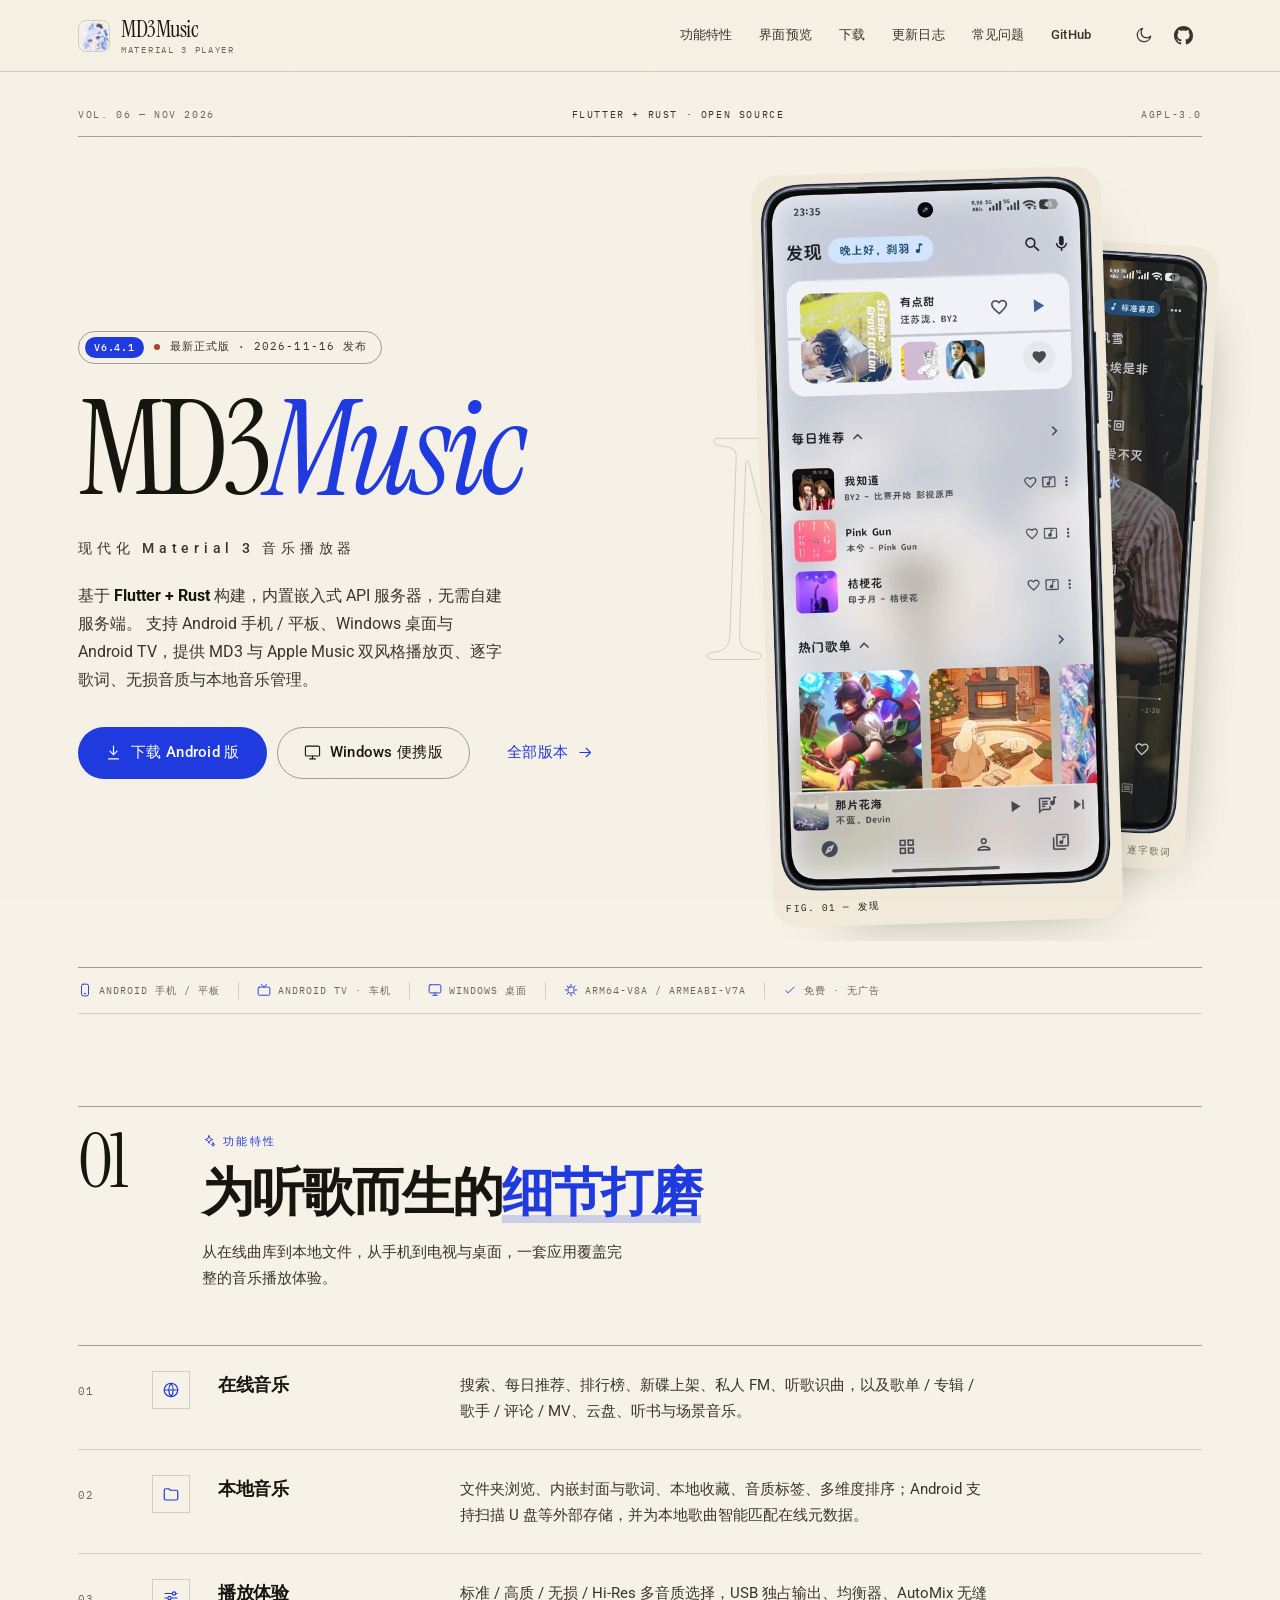
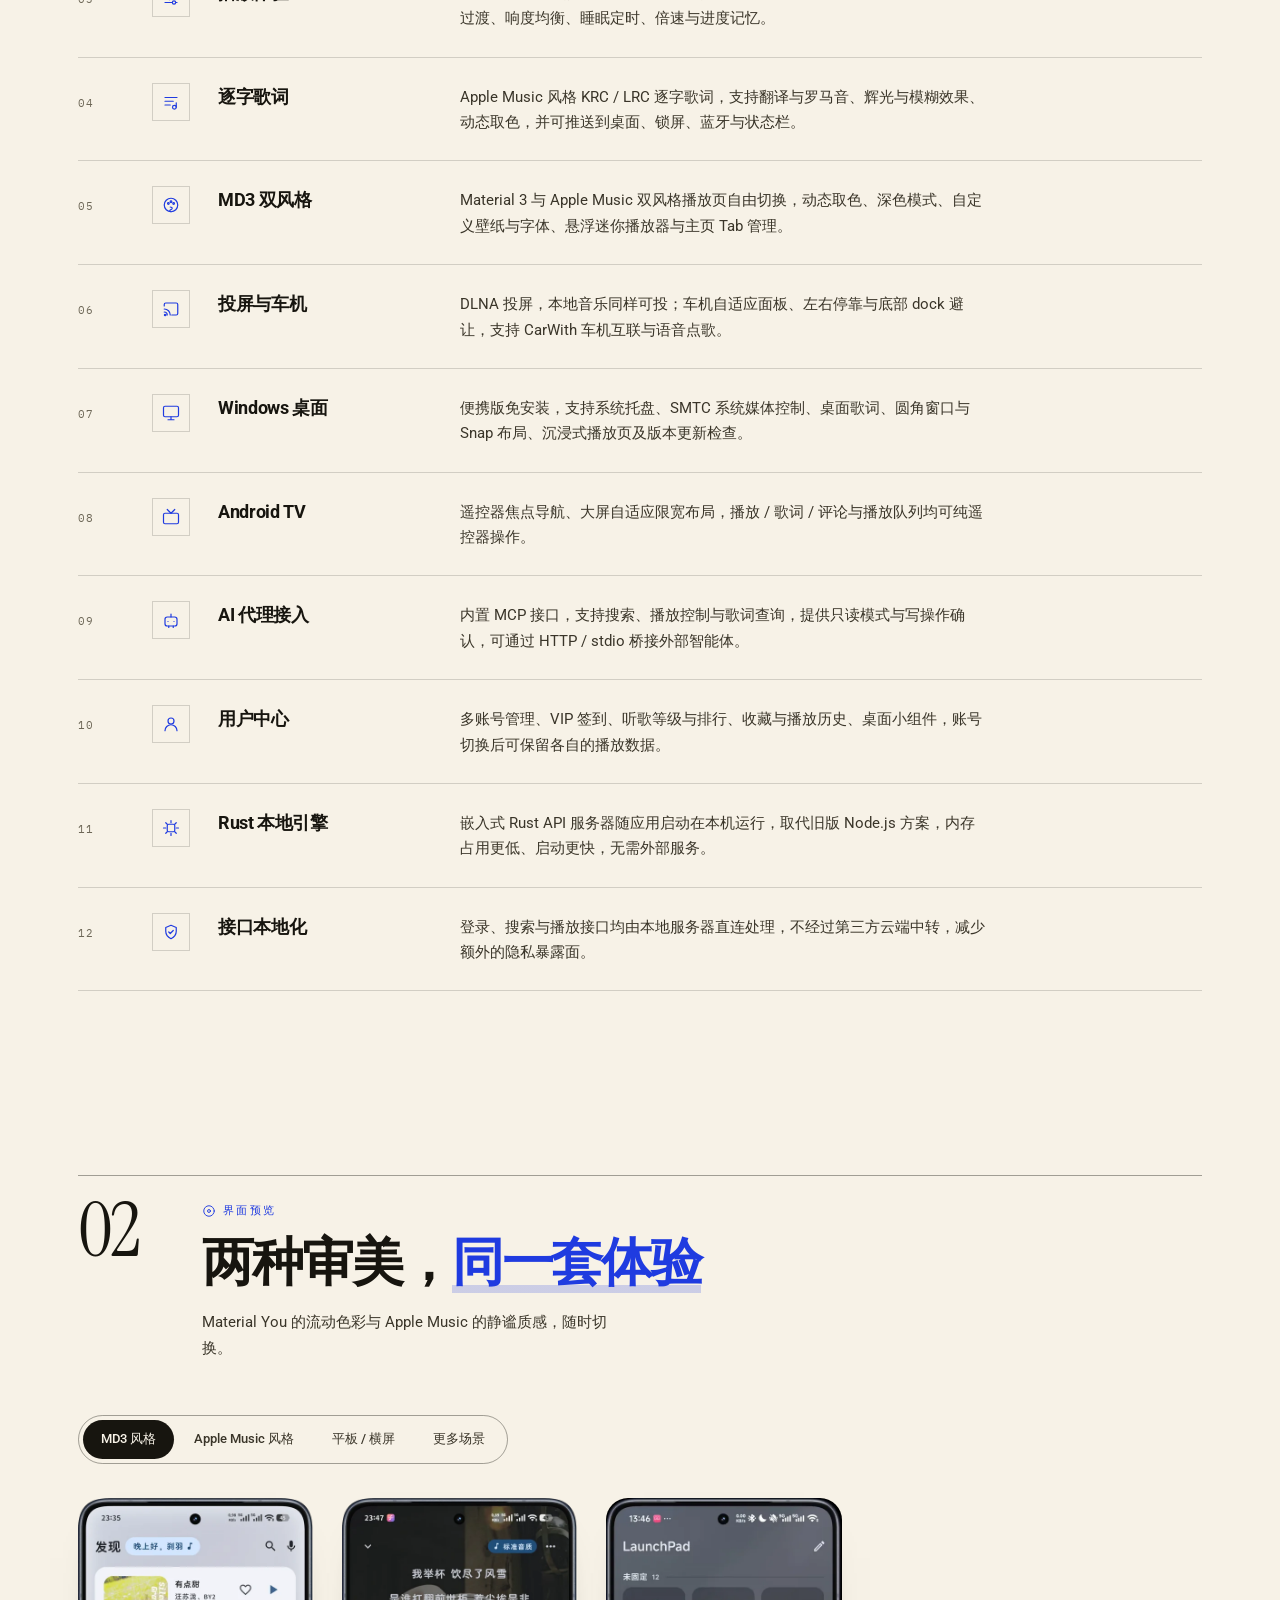
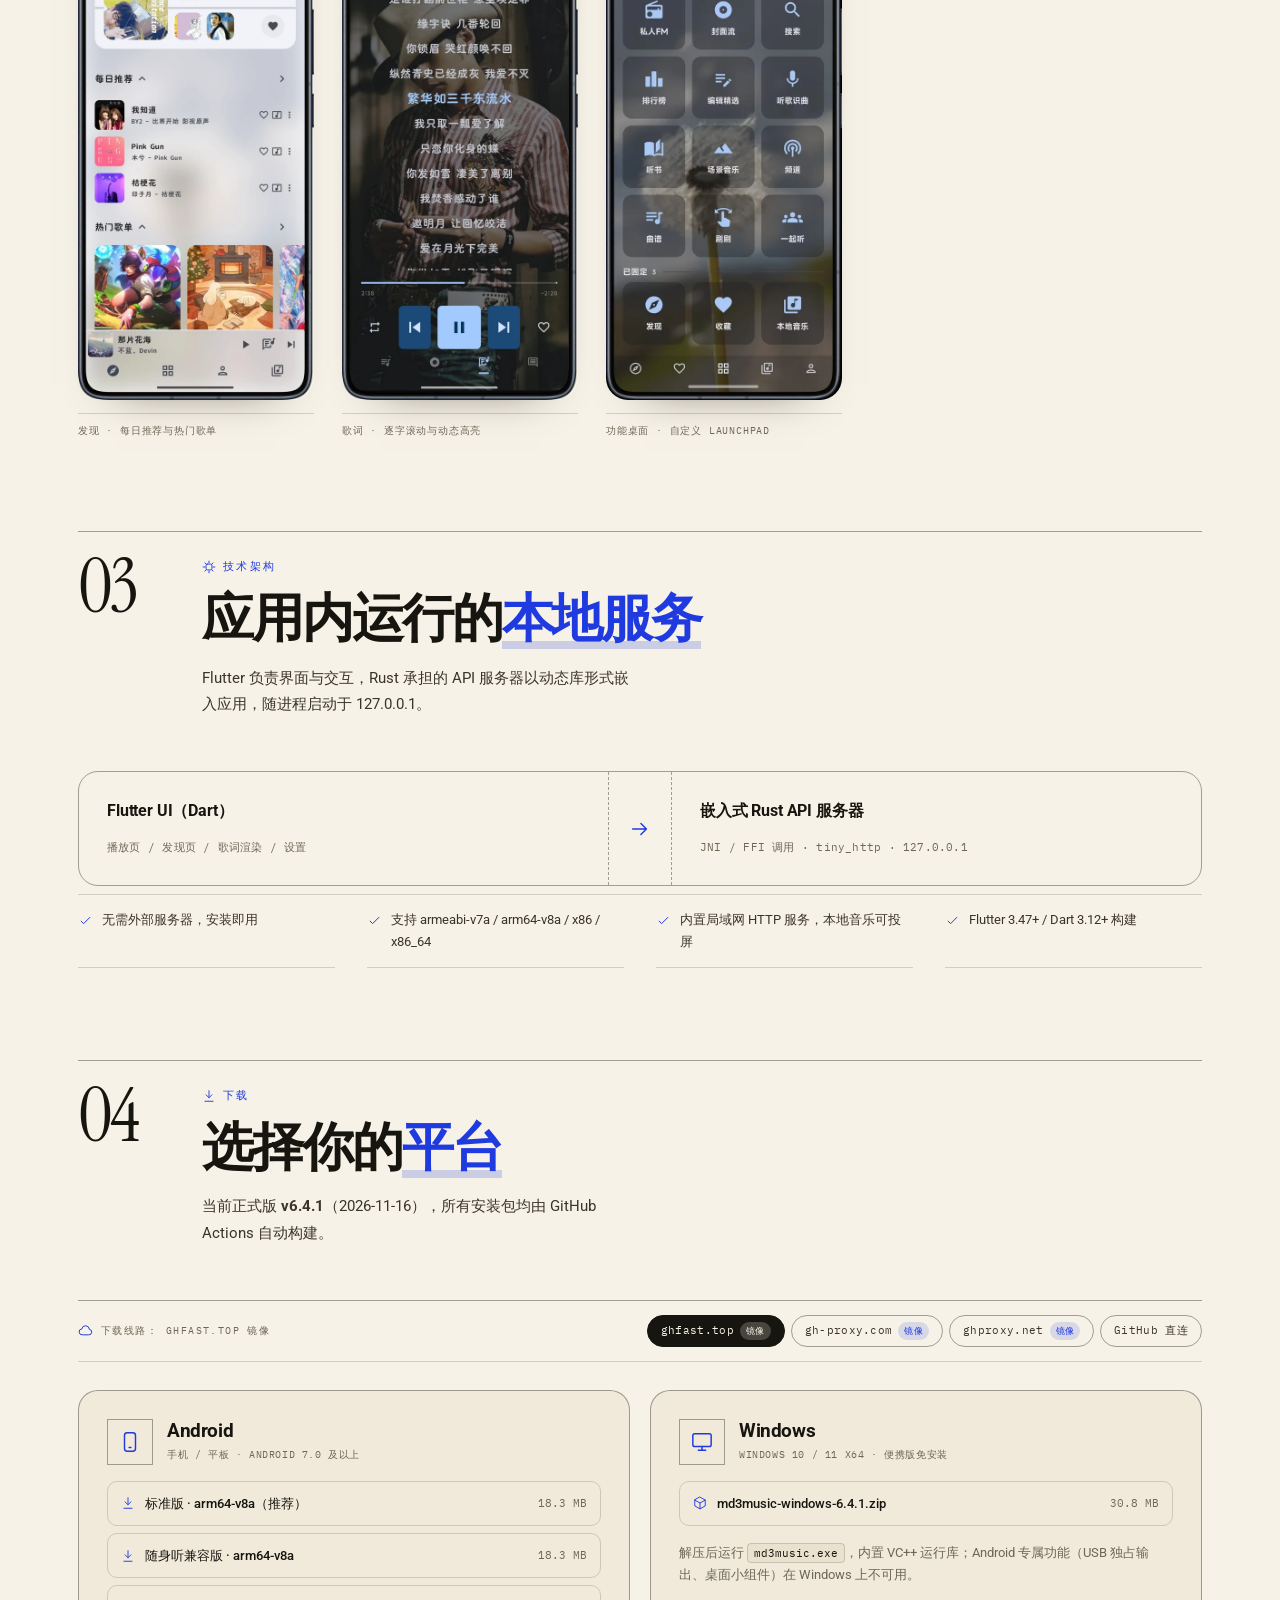
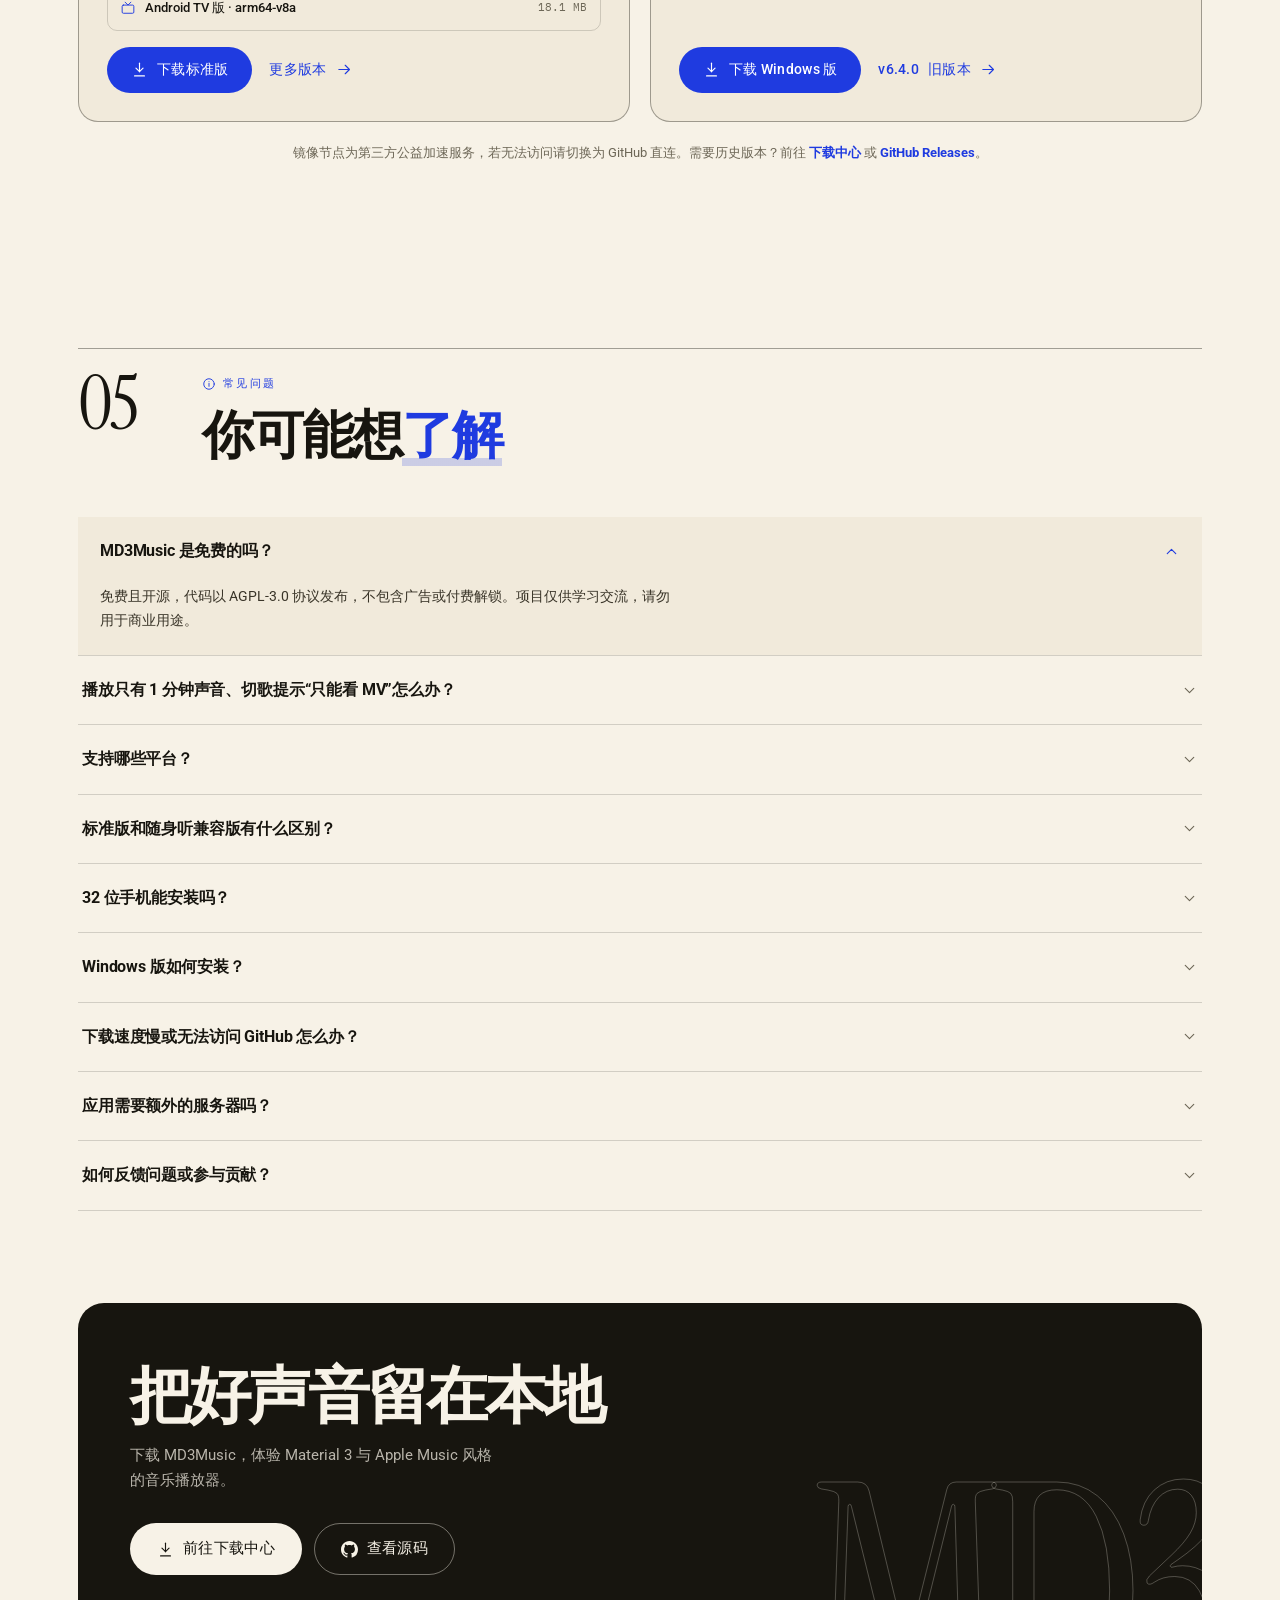
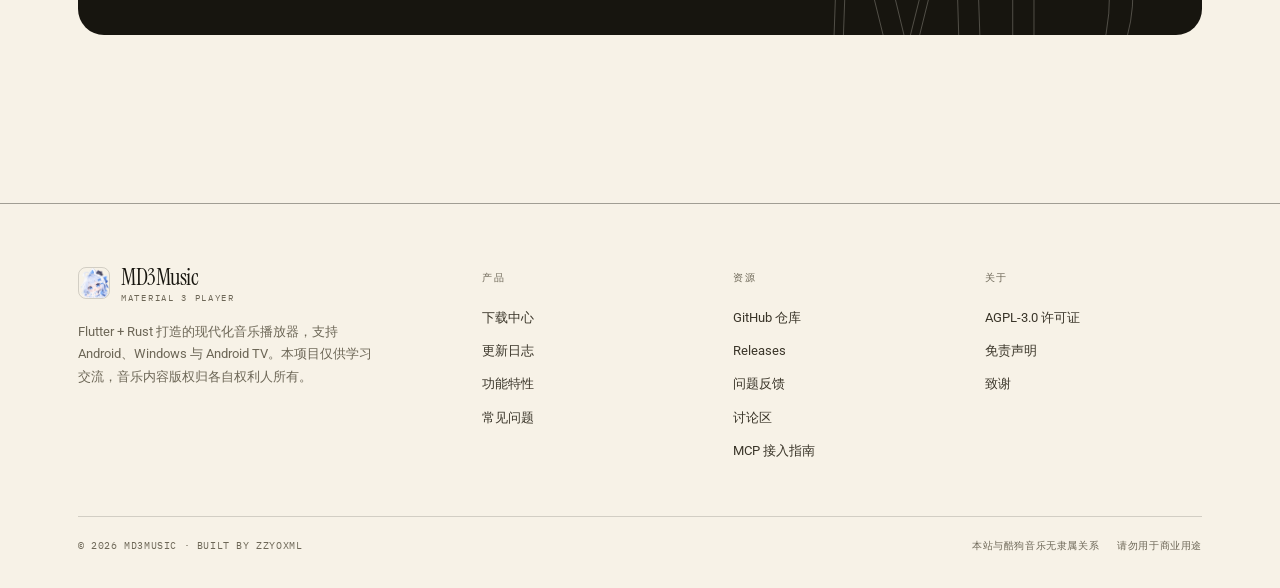
==== commit a3218594: "feat: 放大桌面首屏手机截图并调整主视觉栏宽" ====
--- a/index.html
+++ b/index.html
@@ -12,7 +12,7 @@
 <link rel="preload" href="assets/fonts/instrument-serif.woff2" as="font" type="font/woff2" crossorigin />
 <link rel="preload" href="assets/fonts/instrument-serif-italic.woff2" as="font" type="font/woff2" crossorigin />
 <link rel="stylesheet" href="assets/fonts/roboto-local.css?v=ink-9" />
-<link rel="stylesheet" href="assets/style.css?v=ink-12" />
+<link rel="stylesheet" href="assets/style.css?v=ink-13" />
 <meta property="og:title" content="MD3Music · 现代化 Material 3 音乐播放器" />
 <meta property="og:description" content="Flutter + Rust 打造的 Material 3 音乐播放器，支持 Android、Windows 与 Android TV。" />
 <meta property="og:type" content="website" />
--- a/assets/style.css
+++ b/assets/style.css
@@ -567,6 +567,13 @@
   letter-spacing: 0.12em;
   text-transform: uppercase;
   color: var(--muted);
+}
+.shot-back .shot-cap { text-align: right; padding-right: 4px; }
+
+@media (min-width: 1200px) {
+  .hero-inner { grid-template-columns: 1.02fr 0.98fr; }
+  .shot-main { width: min(350px, 94%); }
+  .shot-back { width: min(290px, 76%); }
 }
 
 /* ---------- 平台条 ---------- */
